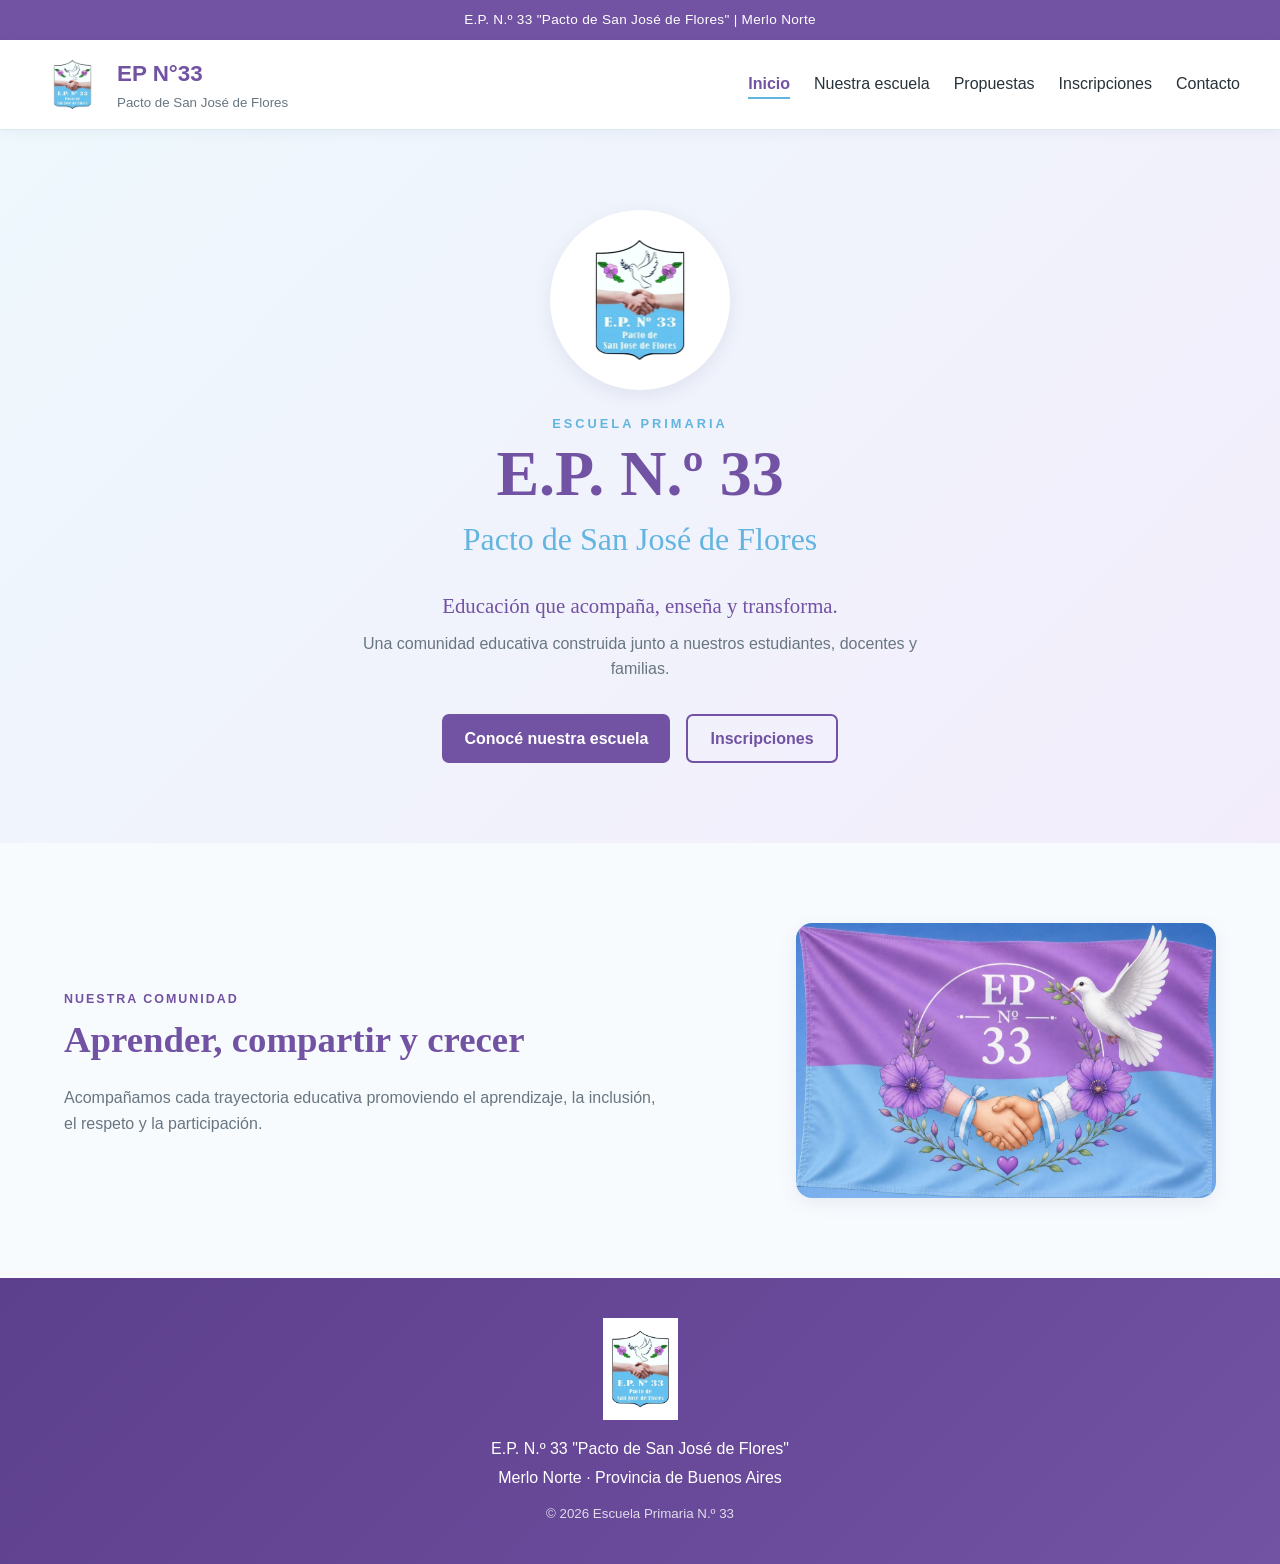
==== ESCUELA 33/index.html @ cd6fe04b "Add files via upload" ====
<!DOCTYPE html>
<html lang="es">

<head>
    <meta charset="UTF-8">
    <meta name="viewport" content="width=device-width, initial-scale=1.0">

    <title>EP N°33 - Pacto de San José de Flores</title>

    <link rel="stylesheet" href="css/estilos.css">
</head>

<body>

    <!-- Barra superior -->
    <div class="top-bar">
        E.P. N.º 33 "Pacto de San José de Flores" | Merlo Norte
    </div>


    <!-- ENCABEZADO -->
    <header class="header-principal">

        <div class="contenedor-nav">

            <a href="index.html" class="logo-escuela">

                <img src="img/escudo.jpg" alt="Escudo de la EP N°33">

                <div>
                    <span>EP N°33</span>
                    <small>Pacto de San José de Flores</small>
                </div>

            </a>


            <nav>
                <ul class="menu-navegacion">

                    <li><a href="index.html" class="activo">Inicio</a></li>

                    <li>
                        <a href="nuestra-escuela.html">
                            Nuestra escuela
                        </a>
                    </li>

                    <li>
                        <a href="propuestas.html">
                            Propuestas
                        </a>
                    </li>

                    <li>
                        <a href="inscripciones.html">
                            Inscripciones
                        </a>
                    </li>

                    <li>
                        <a href="contacto.html">
                            Contacto
                        </a>
                    </li>

                </ul>

            </nav>

        </div>

    </header>

    <main class="inicio">

        <!-- PORTADA PRINCIPAL -->
        <section class="inicio-portada">

            <div class="inicio-logo">
                <img src="img/escudo.jpg" alt="Escudo de la Escuela Primaria N°33">
            </div>

            <span class="inicio-etiqueta">
                ESCUELA PRIMARIA
            </span>

            <h1>
                E.P. N.º 33
            </h1>

            <h2>
                Pacto de San José de Flores
            </h2>

            <p class="inicio-frase">
                Educación que acompaña, enseña y transforma.
            </p>

            <p class="inicio-descripcion">
                Una comunidad educativa construida junto a nuestros
                estudiantes, docentes y familias.
            </p>

            <div class="inicio-botones">

                <a href="nuestra-escuela.html" class="btn-principal">
                    Conocé nuestra escuela
                </a>

                <a href="inscripciones.html" class="btn-secundario">
                    Inscripciones
                </a>

            </div>

        </section>


        <!-- SEGUNDA PARTE -->
        <section class="inicio-mensaje">

            <div>

                <span class="etiqueta">
                    NUESTRA COMUNIDAD
                </span>

                <h2>
                    Aprender, compartir y crecer
                </h2>

                <p>
                    Acompañamos cada trayectoria educativa promoviendo
                    el aprendizaje, la inclusión, el respeto y la participación.
                </p>

            </div>


            <div class="inicio-bandera">

                <img src="img/bandera.jpg" alt="Bandera de la Escuela Primaria N°33">

            </div>

        </section>

    </main>




    <!-- FOOTER -->
    <footer class="footer-principal">

        <img src="img/escudo.jpg" alt="Escudo EP N°33">

        <p>
            E.P. N.º 33 "Pacto de San José de Flores"
        </p>

        <p>
            Merlo Norte · Provincia de Buenos Aires
        </p>

        <small>
            © 2026 Escuela Primaria N.º 33
        </small>

    </footer>


</body>

</html>
---- ESCUELA 33/css/estilos.css ----
:root {
    --color-fondo: #f8fbfe;
    --color-superficie: #ffffff;

    --color-primario: #7252a3;
    --color-primario-oscuro: #5c3f8d;

    --color-secundario: #63b5df;
    --color-celeste-suave: #e9f6fc;

    --color-acento: #865fc0;
    --color-acento-hover: #68469c;

    --color-verde: #5e9f67;

    --color-texto: #28323a;
    --color-texto-suave: #687681;

    --borde-suave: #dceaf2;

    --fuente-editorial: 'Georgia', 'Garamond', serif;
    --fuente-sans: 'Segoe UI', Tahoma, Geneva, Verdana, sans-serif;

    --sombra-suave: 0 5px 18px rgba(79, 88, 120, 0.10);
}


/* RESETEO GENERAL */

* {
    box-sizing: border-box;
    margin: 0;
    padding: 0;
}

html {
    scroll-behavior: smooth;
}

body {
    background-color: var(--color-fondo);
    color: var(--color-texto);
    font-family: var(--fuente-editorial);
    line-height: 1.6;

    display: flex;
    flex-direction: column;

    min-height: 100vh;
}

a {
    text-decoration: none;
    color: inherit;
}

img {
    display: block;
    max-width: 100%;
}

h1,
h2,
h3 {
    color: var(--color-primario);
}


/* BARRA SUPERIOR */

.top-bar {
    background-color: var(--color-primario);
    color: white;

    text-align: center;

    padding: 9px 15px;

    font-family: var(--fuente-sans);
    font-size: 0.85rem;

    letter-spacing: 0.3px;
}


/* HEADER */

.header-principal {
    background-color: rgba(255, 255, 255, 0.96);

    border-bottom: 1px solid var(--borde-suave);

    padding: 12px 30px;

    position: sticky;
    top: 0;

    z-index: 100;

    box-shadow: 0 3px 12px rgba(50, 60, 90, 0.05);
}

.contenedor-nav {
    max-width: 1200px;

    margin: 0 auto;

    display: flex;

    justify-content: space-between;
    align-items: center;

    gap: 2rem;
}


/* LOGO */

.logo-escuela {
    display: flex;
    align-items: center;

    gap: 12px;
}

.logo-escuela img {
    width: 65px;
    height: 65px;

    object-fit: contain;
}

.logo-escuela span {
    display: block;

    color: var(--color-primario);

    font-family: var(--fuente-sans);

    font-size: 1.4rem;
    font-weight: 700;
}

.logo-escuela small {
    display: block;

    color: var(--color-texto-suave);

    font-family: var(--fuente-sans);
}


/* MENÚ */

.menu-navegacion {
    display: flex;

    list-style: none;

    gap: 1.5rem;

    font-family: var(--fuente-sans);
}

.menu-navegacion a {
    font-weight: 500;

    transition: color 0.2s ease;
}

.menu-navegacion a:hover {
    color: var(--color-primario);
}


/* CONTENEDOR PRINCIPAL */

.contenedor-pagina {
    max-width: 1200px;

    width: 100%;

    margin: 2.5rem auto;

    padding: 0 1.5rem;

    flex: 1;
}


/* HERO */

.hero-escuela {
    display: grid;

    grid-template-columns: 1.1fr 0.9fr;

    min-height: 480px;

    background:
        linear-gradient(135deg,
            #eef8fd,
            #f3edfb);

    border: 1px solid var(--borde-suave);

    border-radius: 18px;

    overflow: hidden;

    box-shadow: var(--sombra-suave);

    margin-bottom: 5rem;
}

.hero-texto {
    padding: 4rem;

    display: flex;

    flex-direction: column;
    justify-content: center;
}

.etiqueta {
    color: var(--color-primario);

    font-family: var(--fuente-sans);

    font-size: 0.78rem;
    font-weight: 700;

    letter-spacing: 2px;

    margin-bottom: 1rem;
}

.hero-texto h1 {
    font-size: 3.2rem;

    line-height: 1.1;

    margin-bottom: 1.5rem;
}

.hero-texto h1 span {
    display: block;

    margin-top: 10px;

    color: var(--color-secundario);

    font-size: 2rem;
}

.hero-texto p {
    color: var(--color-texto-suave);

    font-family: var(--fuente-sans);

    max-width: 550px;

    font-size: 1.05rem;
}

.hero-imagen {
    min-height: 480px;
}

.hero-imagen img {
    width: 100%;
    height: 100%;

    object-fit: cover;
}


/* BOTONES */

.hero-botones {
    display: flex;

    gap: 12px;

    margin-top: 1.8rem;
}

.btn-principal {
    display: inline-block;

    background-color: var(--color-primario);

    color: white;

    padding: 12px 22px;

    border-radius: 7px;

    font-family: var(--fuente-sans);
    font-weight: 700;

    transition:
        background-color 0.2s ease,
        transform 0.2s ease;
}

.btn-principal:hover {
    background-color: var(--color-primario-oscuro);

    transform: translateY(-2px);
}

.btn-secundario {
    display: inline-block;

    border: 2px solid var(--color-primario);

    color: var(--color-primario);

    padding: 10px 22px;

    border-radius: 7px;

    font-family: var(--fuente-sans);
    font-weight: 700;

    transition: 0.2s ease;
}

.btn-secundario:hover {
    background-color: var(--color-primario);

    color: white;
}


/* TÍTULOS DE SECCIÓN */

.titulo-seccion {
    max-width: 700px;

    margin: 0 auto 2.5rem;

    text-align: center;
}

.titulo-seccion span {
    color: var(--color-secundario);

    font-family: var(--fuente-sans);

    font-size: 0.8rem;
    font-weight: 700;

    letter-spacing: 2px;
}

.titulo-seccion h2 {
    margin-top: 6px;

    font-size: 2.3rem;
}

.titulo-seccion p {
    color: var(--color-texto-suave);

    font-family: var(--fuente-sans);
}


/* NUESTRA ESCUELA */

.escuela-contenido {
    display: grid;

    grid-template-columns: 1fr 1fr;

    gap: 3rem;

    align-items: center;

    margin-bottom: 5rem;
}

.escuela-foto img {
    width: 100%;
    height: 360px;

    object-fit: cover;

    border-radius: 15px;

    box-shadow: var(--sombra-suave);
}

.escuela-texto h3 {
    font-size: 1.9rem;

    margin-bottom: 1rem;
}

.escuela-texto p {
    margin-bottom: 1rem;

    color: var(--color-texto-suave);

    font-family: var(--fuente-sans);
}


/* PROPUESTAS */

.grilla-propuestas {
    display: grid;

    grid-template-columns: repeat(3, 1fr);

    gap: 1.5rem;

    margin-bottom: 5rem;
}

.tarjeta-propuesta {
    background-color: var(--color-superficie);

    border: 1px solid var(--borde-suave);

    border-radius: 14px;

    padding: 2rem;

    box-shadow: var(--sombra-suave);

    transition:
        transform 0.2s ease,
        box-shadow 0.2s ease;
}

.tarjeta-propuesta:hover {
    transform: translateY(-5px);

    box-shadow: 0 9px 25px rgba(79, 88, 120, 0.14);
}

.icono-propuesta {
    font-size: 2.5rem;

    margin-bottom: 1rem;
}

.tarjeta-propuesta h3 {
    margin-bottom: 0.6rem;
}

.tarjeta-propuesta p {
    color: var(--color-texto-suave);

    font-family: var(--fuente-sans);

    font-size: 0.95rem;
}


/* INSCRIPCIONES */

.seccion-inscripciones {
    display: grid;

    grid-template-columns: 1fr 420px;

    background:
        linear-gradient(135deg,
            var(--color-celeste-suave),
            #f4edfa);

    border: 1px solid var(--borde-suave);

    border-radius: 16px;

    overflow: hidden;

    margin: 5rem 0;

    box-shadow: var(--sombra-suave);
}

.inscripciones-texto {
    padding: 3rem;

    display: flex;

    flex-direction: column;

    justify-content: center;
}

.inscripciones-texto h2 {
    font-size: 2rem;

    margin-bottom: 1rem;
}

.inscripciones-texto p {
    color: var(--color-texto-suave);

    font-family: var(--fuente-sans);

    margin-bottom: 1.5rem;
}

.inscripciones-texto .btn-principal {
    width: fit-content;
}

.inscripciones-imagen img {
    width: 100%;
    height: 100%;

    max-height: 500px;

    object-fit: cover;
}


/* CONTACTO */

.contacto-grilla {
    display: grid;

    grid-template-columns: 400px 1fr;

    gap: 2rem;

    margin-bottom: 4rem;
}

.datos-contacto {
    display: flex;

    flex-direction: column;

    gap: 1rem;
}

.dato-contacto {
    display: flex;

    align-items: center;

    gap: 15px;

    background-color: white;

    border: 1px solid var(--borde-suave);

    border-radius: 10px;

    padding: 1rem 1.2rem;

    box-shadow: 0 3px 10px rgba(79, 88, 120, 0.06);
}

.dato-contacto>span {
    font-size: 1.7rem;
}

.dato-contacto h3 {
    font-family: var(--fuente-sans);

    font-size: 1rem;

    margin-bottom: 2px;
}

.dato-contacto p {
    color: var(--color-texto-suave);

    font-family: var(--fuente-sans);

    font-size: 0.9rem;
}


/* GOOGLE MAPS */

.mapa iframe {
    width: 100%;
    height: 100%;

    min-height: 400px;

    border: 0;

    border-radius: 14px;

    box-shadow: var(--sombra-suave);
}


/* FOOTER */

.footer-principal {
    background:
        linear-gradient(135deg,
            var(--color-primario-oscuro),
            var(--color-primario));

    color: white;

    text-align: center;

    padding: 2.5rem 1rem;

    font-family: var(--fuente-sans);
}

.footer-principal img {
    width: 75px;

    margin: 0 auto 1rem;
}

.footer-principal p {
    margin-bottom: 4px;
}

.footer-principal small {
    display: block;

    margin-top: 12px;

    opacity: 0.8;
}


/* TABLETS */

@media (max-width: 950px) {

    .contenedor-nav {
        flex-direction: column;
    }

    .menu-navegacion {
        flex-wrap: wrap;

        justify-content: center;
    }

    .grilla-propuestas {
        grid-template-columns: repeat(2, 1fr);
    }

    .contacto-grilla {
        grid-template-columns: 1fr;
    }
}


/* CELULARES */

@media (max-width: 768px) {

    .header-principal {
        padding: 12px 15px;
    }

    .logo-escuela img {
        width: 55px;
        height: 55px;
    }

    .menu-navegacion {
        gap: 0.8rem;

        font-size: 0.9rem;
    }

    .hero-escuela,
    .escuela-contenido,
    .seccion-inscripciones {
        grid-template-columns: 1fr;
    }

    .hero-texto {
        padding: 2rem;
    }

    .hero-texto h1 {
        font-size: 2.2rem;
    }

    .hero-texto h1 span {
        font-size: 1.5rem;
    }

    .hero-imagen {
        min-height: 280px;
    }

    .grilla-propuestas {
        grid-template-columns: 1fr;
    }

    .hero-botones {
        flex-direction: column;
    }

    .btn-principal,
    .btn-secundario {
        text-align: center;
    }

    .escuela-foto img {
        height: 260px;
    }

    .inscripciones-imagen img {
        max-height: none;
    }
}

/* PÁGINA DE INSCRIPCIONES */
.pagina-interna {
    padding: 2rem 0 4rem;
}

.inscripciones-detalle {
    display: grid;
    grid-template-columns: 1fr 420px;
    gap: 3rem;
    align-items: center;

    background-color: var(--color-superficie);

    border: 1px solid var(--borde-suave);
    border-radius: 16px;

    padding: 3rem;

    box-shadow: var(--sombra-suave);
}

.inscripciones-contenido h2 {
    font-size: 2rem;
    margin-bottom: 1rem;
}

.inscripciones-contenido p {
    font-family: var(--fuente-sans);
    color: var(--color-texto-suave);

    margin-bottom: 1rem;
}

.inscripciones-contenido .btn-principal {
    margin-top: 1rem;
}

.inscripciones-flyer img {
    width: 100%;

    border-radius: 12px;

    box-shadow: var(--sombra-suave);
}

@media (max-width: 768px) {

    .inscripciones-detalle {
        grid-template-columns: 1fr;
        padding: 1.5rem;
    }

}

/* ======================================
   PÁGINA NUESTRA ESCUELA
====================================== */

.institucional-principal {
    display: grid;
    grid-template-columns: 1fr 1fr;

    gap: 3rem;

    align-items: center;

    margin-bottom: 5rem;
}

.institucional-imagen img {
    width: 100%;
    height: 390px;

    object-fit: cover;

    border-radius: 16px;

    box-shadow: var(--sombra-suave);
}

.institucional-texto h2 {
    font-size: 2rem;

    margin-bottom: 1rem;
}

.institucional-texto p {
    color: var(--color-texto-suave);

    font-family: var(--fuente-sans);

    margin-bottom: 1rem;
}


/* VALORES */

.grilla-valores {
    display: grid;

    grid-template-columns: repeat(4, 1fr);

    gap: 1.5rem;

    margin-bottom: 5rem;
}

.tarjeta-valor {
    background-color: var(--color-superficie);

    border: 1px solid var(--borde-suave);

    border-radius: 14px;

    padding: 2rem;

    text-align: center;

    box-shadow: var(--sombra-suave);

    transition:
        transform 0.2s ease,
        box-shadow 0.2s ease;
}

.tarjeta-valor:hover {
    transform: translateY(-5px);

    box-shadow: 0 9px 25px rgba(79, 88, 120, 0.14);
}

.icono-valor {
    font-size: 2.5rem;

    margin-bottom: 1rem;
}

.tarjeta-valor h3 {
    margin-bottom: 0.6rem;
}

.tarjeta-valor p {
    color: var(--color-texto-suave);

    font-family: var(--fuente-sans);

    font-size: 0.95rem;
}


/* IDENTIDAD */

.identidad-escuela {
    display: grid;

    grid-template-columns: 1fr 320px;

    gap: 3rem;

    align-items: center;

    padding: 3rem;

    background:
        linear-gradient(135deg,
            var(--color-celeste-suave),
            #f4edfa);

    border: 1px solid var(--borde-suave);

    border-radius: 16px;

    box-shadow: var(--sombra-suave);
}

.identidad-texto h2 {
    font-size: 2rem;

    margin-bottom: 1rem;
}

.identidad-texto p {
    color: var(--color-texto-suave);

    font-family: var(--fuente-sans);

    margin-bottom: 1rem;
}

.identidad-imagen img {
    width: 100%;

    max-height: 300px;

    object-fit: contain;

    border-radius: 12px;
}


/* TABLET */

@media (max-width: 950px) {

    .grilla-valores {
        grid-template-columns: repeat(2, 1fr);
    }

}


/* CELULAR */

@media (max-width: 768px) {

    .institucional-principal,
    .identidad-escuela {
        grid-template-columns: 1fr;
    }

    .grilla-valores {
        grid-template-columns: 1fr;
    }

    .institucional-imagen img {
        height: 260px;
    }

    .identidad-escuela {
        padding: 1.5rem;
    }

    .identidad-imagen img {
        max-height: 220px;
    }

}

/* ======================================
   PÁGINA DE PROPUESTAS
====================================== */

.grilla-propuestas-completa {
    display: grid;

    grid-template-columns: repeat(2, 1fr);

    gap: 1.5rem;

    margin-bottom: 4rem;
}

.propuesta-completa {
    display: flex;

    gap: 1.5rem;

    align-items: flex-start;

    background-color: var(--color-superficie);

    border: 1px solid var(--borde-suave);

    border-radius: 14px;

    padding: 2rem;

    box-shadow: var(--sombra-suave);

    transition:
        transform 0.2s ease,
        box-shadow 0.2s ease;
}

.propuesta-completa:hover {
    transform: translateY(-5px);

    box-shadow: 0 9px 25px rgba(79, 88, 120, 0.14);
}

.propuesta-icono {
    font-size: 2.5rem;

    min-width: 55px;
}

.propuesta-info h2 {
    font-size: 1.4rem;

    margin-bottom: 0.6rem;
}

.propuesta-info p {
    color: var(--color-texto-suave);

    font-family: var(--fuente-sans);

    font-size: 0.95rem;
}


/* CELULAR */

@media (max-width: 768px) {

    .grilla-propuestas-completa {
        grid-template-columns: 1fr;
    }

    .propuesta-completa {
        flex-direction: column;
    }

}

/* ======================================
   PÁGINA DE CONTACTO
====================================== */

.contacto-pagina {
    display: grid;

    grid-template-columns: 420px 1fr;

    gap: 2rem;

    margin-bottom: 5rem;
}


/* INFORMACIÓN */

.contacto-informacion {
    background-color: var(--color-superficie);

    border: 1px solid var(--borde-suave);

    border-radius: 16px;

    padding: 2rem;

    box-shadow: var(--sombra-suave);
}

.contacto-informacion h2 {
    font-size: 1.8rem;

    margin-bottom: 1rem;
}

.contacto-intro {
    color: var(--color-texto-suave);

    font-family: var(--fuente-sans);

    margin-bottom: 2rem;
}


/* CADA DATO */

.contacto-item {
    display: flex;

    gap: 15px;

    align-items: center;

    padding: 1rem 0;

    border-bottom: 1px solid var(--borde-suave);
}

.contacto-item:last-child {
    border-bottom: none;
}

.contacto-icono {
    width: 45px;
    height: 45px;

    display: flex;

    align-items: center;
    justify-content: center;

    background-color: var(--color-celeste-suave);

    border-radius: 50%;

    font-size: 1.3rem;
}

.contacto-item h3 {
    font-family: var(--fuente-sans);

    font-size: 1rem;

    margin-bottom: 2px;
}

.contacto-item p,
.contacto-item a {
    color: var(--color-texto-suave);

    font-family: var(--fuente-sans);

    font-size: 0.95rem;
}

.contacto-item a:hover {
    color: var(--color-primario);
}


/* MAPA */

.contacto-mapa iframe {
    width: 100%;

    height: 100%;

    min-height: 530px;

    border: 0;

    border-radius: 16px;

    box-shadow: var(--sombra-suave);
}


/* REDES */

.contacto-redes {
    text-align: center;

    background:
        linear-gradient(135deg,
            var(--color-celeste-suave),
            #f4edfa);

    border: 1px solid var(--borde-suave);

    border-radius: 16px;

    padding: 3rem;

    box-shadow: var(--sombra-suave);
}

.contacto-redes h2 {
    font-size: 2rem;

    margin-bottom: 0.5rem;
}

.contacto-redes p {
    color: var(--color-texto-suave);

    font-family: var(--fuente-sans);

    margin-bottom: 1.5rem;
}

.botones-redes {
    display: flex;
    justify-content: center;
    align-items: center;

    flex-wrap: wrap;

    gap: 1rem;

    margin-top: 1.5rem;
}

.btn-red-social {
    background-color: var(--color-primario);

    color: white;

    padding: 11px 20px;

    border-radius: 7px;

    font-family: var(--fuente-sans);

    font-weight: bold;

    transition: 0.2s ease;
}

.btn-red-social:hover {
    background-color: var(--color-primario-oscuro);

    transform: translateY(-2px);
}


/* CELULAR */

@media (max-width: 768px) {

    .contacto-pagina {
        grid-template-columns: 1fr;
    }

    .contacto-mapa iframe {
        min-height: 350px;
    }

    .botones-redes {
        flex-direction: column;
    }

}

/* ======================================
   PÁGINA DE INICIO
====================================== */

.inicio {
    flex: 1;
}


/* PORTADA */

.inicio-portada {
    min-height: 680px;

    display: flex;
    flex-direction: column;

    justify-content: center;
    align-items: center;

    text-align: center;

    padding: 5rem 1.5rem;

    background:
        linear-gradient(135deg,
            #eef8fd,
            #f3edfb);
}


.inicio-logo {
    margin-bottom: 1.5rem;
}


.inicio-logo img {
    width: 180px;
    height: 180px;

    object-fit: contain;

    border-radius: 50%;

    background-color: white;

    padding: 10px;

    box-shadow: var(--sombra-suave);
}


.inicio-etiqueta {
    color: var(--color-secundario);

    font-family: var(--fuente-sans);

    font-size: 0.8rem;
    font-weight: bold;

    letter-spacing: 3px;

    margin-bottom: 0.5rem;
}


.inicio-portada h1 {
    font-size: 4rem;

    line-height: 1;

    margin-bottom: 0.5rem;
}


.inicio-portada h2 {
    color: var(--color-secundario);

    font-size: 2rem;

    font-weight: normal;

    margin-bottom: 1.5rem;
}


.inicio-frase {
    color: var(--color-primario);

    font-size: 1.3rem;

    margin-bottom: 0.5rem;
}


.inicio-descripcion {
    max-width: 600px;

    color: var(--color-texto-suave);

    font-family: var(--fuente-sans);

    font-size: 1rem;
}


.inicio-botones {
    display: flex;

    gap: 1rem;

    margin-top: 2rem;
}


/* SEGUNDA PARTE */

.inicio-mensaje {
    max-width: 1200px;

    margin: 5rem auto;

    padding: 0 1.5rem;

    display: grid;

    grid-template-columns: 1fr 420px;

    gap: 4rem;

    align-items: center;
}


.inicio-mensaje h2 {
    font-size: 2.3rem;

    margin-bottom: 1rem;
}


.inicio-mensaje p {
    color: var(--color-texto-suave);

    font-family: var(--fuente-sans);

    max-width: 600px;
}


.inicio-bandera img {
    width: 100%;

    border-radius: 16px;

    box-shadow: var(--sombra-suave);
}


/* CELULAR */

@media (max-width: 768px) {

    .inicio-portada {
        min-height: 600px;
    }


    .inicio-logo img {
        width: 140px;
        height: 140px;
    }


    .inicio-portada h1 {
        font-size: 2.8rem;
    }


    .inicio-portada h2 {
        font-size: 1.5rem;
    }


    .inicio-botones {
        flex-direction: column;

        width: 100%;

        max-width: 320px;
    }


    .inicio-mensaje {
        grid-template-columns: 1fr;

        gap: 2rem;
    }

}

/* PÁGINA ACTIVA EN EL MENÚ */

.menu-navegacion a.activo {
    color: var(--color-primario);
    font-weight: 700;

    border-bottom: 2px solid var(--color-secundario);

    padding-bottom: 5px;
}

.whatsapp-qr {
    margin-top: 2.5rem;

    text-align: center;
}

.whatsapp-qr h3 {
    margin-bottom: 1rem;
}

.whatsapp-qr img {
    width: 260px;

    margin: 0 auto;

    border-radius: 14px;

    box-shadow: var(--sombra-suave);
}
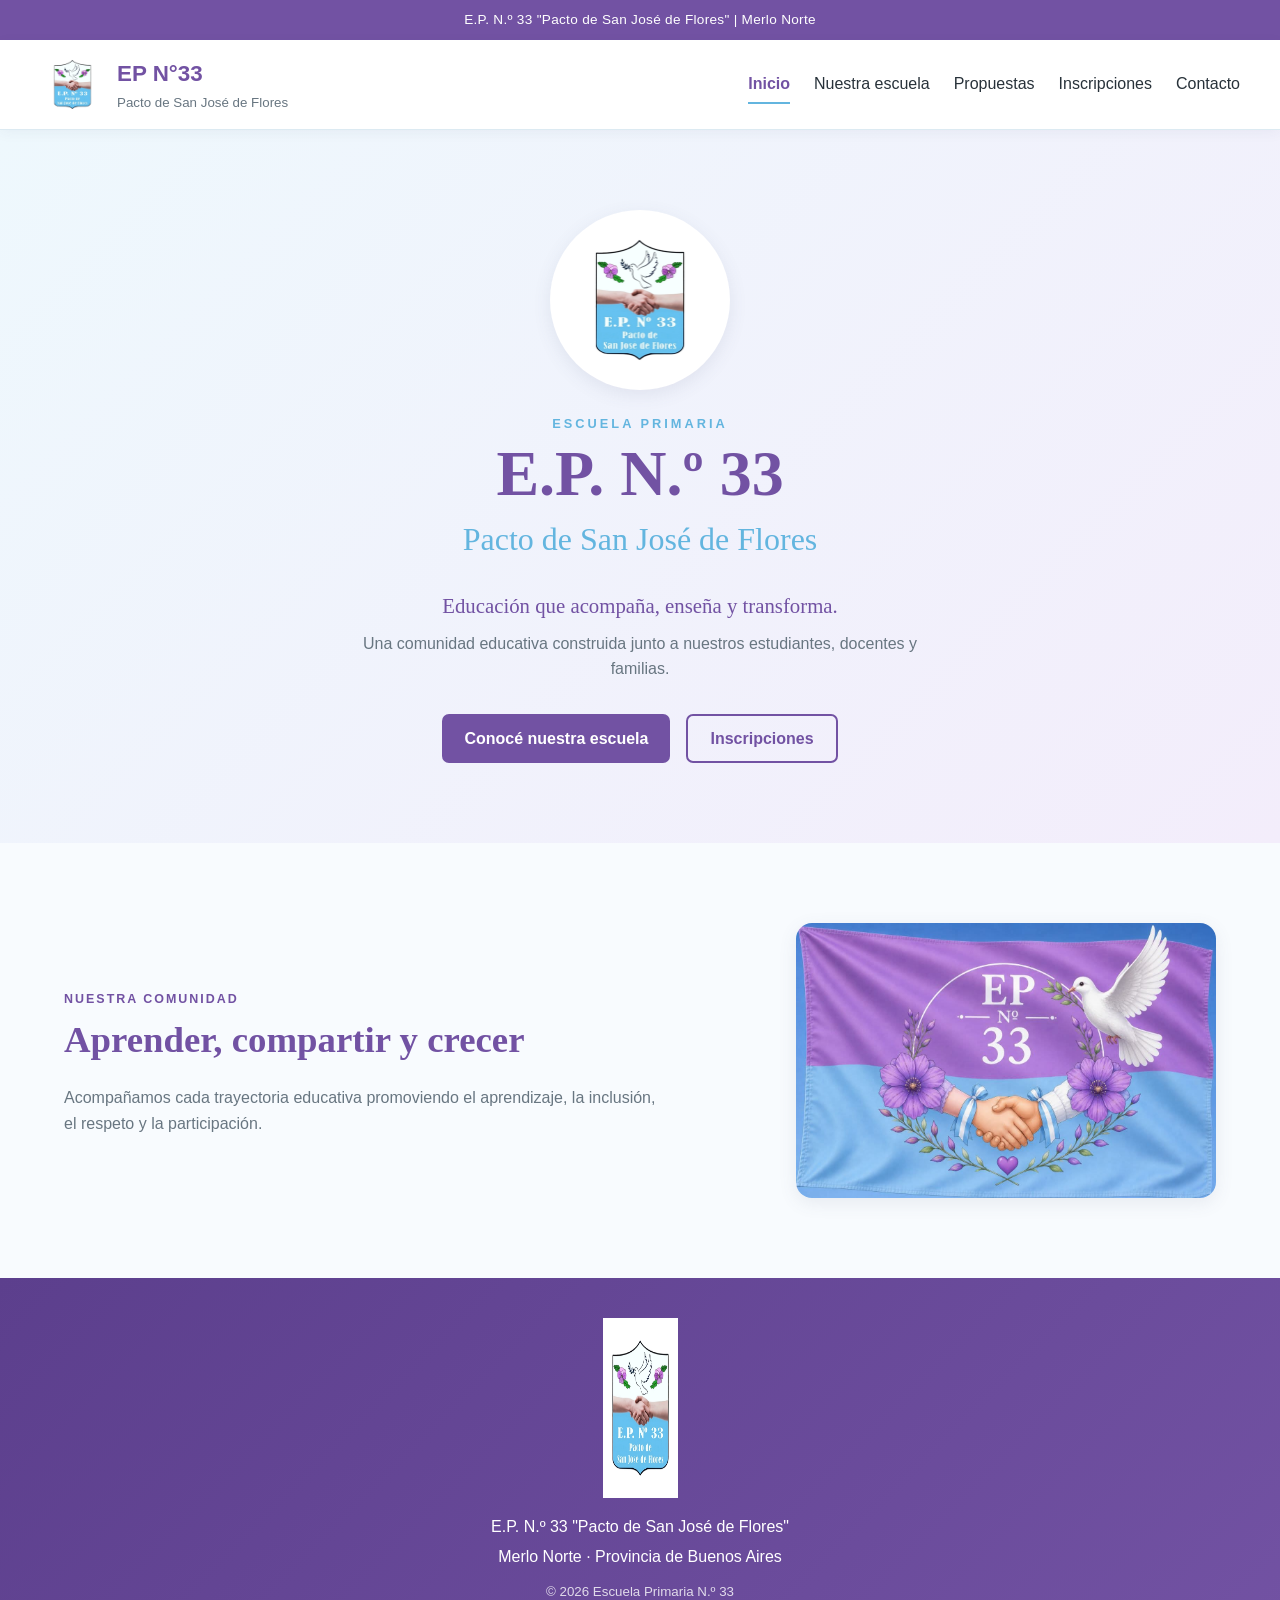
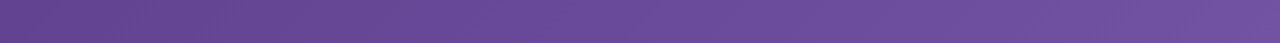
==== commit 25a2cf5c: "Add files via upload" ====
--- a/ESCUELA 33/index.html
+++ b/ESCUELA 33/index.html
@@ -1,176 +1,116 @@
-<!DOCTYPE html>
-<html lang="es">
-
-<head>
-    <meta charset="UTF-8">
-    <meta name="viewport" content="width=device-width, initial-scale=1.0">
-
-    <title>EP N°33 - Pacto de San José de Flores</title>
-
-    <link rel="stylesheet" href="css/estilos.css">
-</head>
-
-<body>
-
-    <!-- Barra superior -->
-    <div class="top-bar">
-        E.P. N.º 33 "Pacto de San José de Flores" | Merlo Norte
-    </div>
-
-
-    <!-- ENCABEZADO -->
-    <header class="header-principal">
-
-        <div class="contenedor-nav">
-
-            <a href="index.html" class="logo-escuela">
-
-                <img src="img/escudo.jpg" alt="Escudo de la EP N°33">
-
-                <div>
-                    <span>EP N°33</span>
-                    <small>Pacto de San José de Flores</small>
-                </div>
-
-            </a>
-
-
-            <nav>
-                <ul class="menu-navegacion">
-
-                    <li><a href="index.html" class="activo">Inicio</a></li>
-
-                    <li>
-                        <a href="nuestra-escuela.html">
-                            Nuestra escuela
-                        </a>
-                    </li>
-
-                    <li>
-                        <a href="propuestas.html">
-                            Propuestas
-                        </a>
-                    </li>
-
-                    <li>
-                        <a href="inscripciones.html">
-                            Inscripciones
-                        </a>
-                    </li>
-
-                    <li>
-                        <a href="contacto.html">
-                            Contacto
-                        </a>
-                    </li>
-
-                </ul>
-
-            </nav>
-
-        </div>
-
-    </header>
-
-    <main class="inicio">
-
-        <!-- PORTADA PRINCIPAL -->
-        <section class="inicio-portada">
-
-            <div class="inicio-logo">
-                <img src="img/escudo.jpg" alt="Escudo de la Escuela Primaria N°33">
-            </div>
-
-            <span class="inicio-etiqueta">
-                ESCUELA PRIMARIA
-            </span>
-
-            <h1>
-                E.P. N.º 33
-            </h1>
-
-            <h2>
-                Pacto de San José de Flores
-            </h2>
-
-            <p class="inicio-frase">
-                Educación que acompaña, enseña y transforma.
-            </p>
-
-            <p class="inicio-descripcion">
-                Una comunidad educativa construida junto a nuestros
-                estudiantes, docentes y familias.
-            </p>
-
-            <div class="inicio-botones">
-
-                <a href="nuestra-escuela.html" class="btn-principal">
-                    Conocé nuestra escuela
-                </a>
-
-                <a href="inscripciones.html" class="btn-secundario">
-                    Inscripciones
-                </a>
-
-            </div>
-
-        </section>
-
-
-        <!-- SEGUNDA PARTE -->
-        <section class="inicio-mensaje">
-
-            <div>
-
-                <span class="etiqueta">
-                    NUESTRA COMUNIDAD
-                </span>
-
-                <h2>
-                    Aprender, compartir y crecer
-                </h2>
-
-                <p>
-                    Acompañamos cada trayectoria educativa promoviendo
-                    el aprendizaje, la inclusión, el respeto y la participación.
-                </p>
-
-            </div>
-
-
-            <div class="inicio-bandera">
-
-                <img src="img/bandera.jpg" alt="Bandera de la Escuela Primaria N°33">
-
-            </div>
-
-        </section>
-
-    </main>
-
-
-
-
-    <!-- FOOTER -->
-    <footer class="footer-principal">
-
-        <img src="img/escudo.jpg" alt="Escudo EP N°33">
-
-        <p>
-            E.P. N.º 33 "Pacto de San José de Flores"
-        </p>
-
-        <p>
-            Merlo Norte · Provincia de Buenos Aires
-        </p>
-
-        <small>
-            © 2026 Escuela Primaria N.º 33
-        </small>
-
-    </footer>
-
-
-</body>
-
+<!DOCTYPE html>
+
+<html lang="es">
+<head>
+<meta charset="utf-8"/>
+<meta content="width=device-width, initial-scale=1.0" name="viewport"/>
+<title>EP N°33 - Pacto de San José de Flores</title>
+<link href="css/estilos.css" rel="stylesheet"/>
+<meta content="Conocé la Escuela Primaria N.º 33 Pacto de San José de Flores, ubicada en Merlo Norte, y su comunidad educativa." name="description"/></head>
+<body>
+<!-- Barra superior -->
+<div class="top-bar">
+        E.P. N.º 33 "Pacto de San José de Flores" | Merlo Norte
+    </div>
+<!-- ENCABEZADO -->
+<header class="header-principal">
+<div class="contenedor-nav">
+<a class="logo-escuela" href="index.html">
+<img alt="Escudo de la EP N°33" height="180" src="img/escudo.jpg" width="180"/>
+<div>
+<span>EP N°33</span>
+<small>Pacto de San José de Flores</small>
+</div>
+</a>
+<button aria-controls="navegacion-principal" aria-expanded="false" aria-label="Abrir menú de navegación" class="menu-toggle" type="button">☰ Menú</button><nav aria-label="Navegación principal" id="navegacion-principal">
+<ul class="menu-navegacion">
+<li><a aria-current="page" class="activo" href="index.html">Inicio</a></li>
+<li>
+<a href="nuestra-escuela.html">
+                            Nuestra escuela
+                        </a>
+</li>
+<li>
+<a href="propuestas.html">
+                            Propuestas
+                        </a>
+</li>
+<li>
+<a href="inscripciones.html">
+                            Inscripciones
+                        </a>
+</li>
+<li>
+<a href="contacto.html">
+                            Contacto
+                        </a>
+</li>
+</ul>
+</nav>
+</div>
+</header>
+<main class="inicio">
+<!-- PORTADA PRINCIPAL -->
+<section class="inicio-portada">
+<div class="inicio-logo">
+<img alt="Escudo de la Escuela Primaria N°33" height="180" src="img/escudo.jpg" width="180"/>
+</div>
+<span class="inicio-etiqueta">
+                ESCUELA PRIMARIA
+            </span>
+<h1>
+                E.P. N.º 33
+            </h1>
+<h2>
+                Pacto de San José de Flores
+            </h2>
+<p class="inicio-frase">
+                Educación que acompaña, enseña y transforma.
+            </p>
+<p class="inicio-descripcion">
+                Una comunidad educativa construida junto a nuestros
+                estudiantes, docentes y familias.
+            </p>
+<div class="inicio-botones">
+<a class="btn-principal" href="nuestra-escuela.html">
+                    Conocé nuestra escuela
+                </a>
+<a class="btn-secundario" href="inscripciones.html">
+                    Inscripciones
+                </a>
+</div>
+</section>
+<!-- SEGUNDA PARTE -->
+<section class="inicio-mensaje">
+<div>
+<span class="etiqueta">
+                    NUESTRA COMUNIDAD
+                </span>
+<h2>
+                    Aprender, compartir y crecer
+                </h2>
+<p>
+                    Acompañamos cada trayectoria educativa promoviendo
+                    el aprendizaje, la inclusión, el respeto y la participación.
+                </p>
+</div>
+<div class="inicio-bandera">
+<img alt="Bandera de la Escuela Primaria N°33" decoding="async" loading="lazy" src="img/bandera.jpg"/>
+</div>
+</section>
+</main>
+<!-- FOOTER -->
+<footer class="footer-principal">
+<img alt="Escudo EP N°33" decoding="async" height="180" loading="lazy" src="img/escudo.jpg" width="180"/>
+<p>
+            E.P. N.º 33 "Pacto de San José de Flores"
+        </p>
+<p>
+            Merlo Norte · Provincia de Buenos Aires
+        </p>
+<small>
+            © 2026 Escuela Primaria N.º 33
+        </small>
+</footer>
+<script defer="True" src="js/navegacion.js"></script></body>
 </html>
--- a/ESCUELA 33/css/estilos.css
+++ b/ESCUELA 33/css/estilos.css
@@ -1,1471 +1,1528 @@
-:root {
-    --color-fondo: #f8fbfe;
-    --color-superficie: #ffffff;
-
-    --color-primario: #7252a3;
-    --color-primario-oscuro: #5c3f8d;
-
-    --color-secundario: #63b5df;
-    --color-celeste-suave: #e9f6fc;
-
-    --color-acento: #865fc0;
-    --color-acento-hover: #68469c;
-
-    --color-verde: #5e9f67;
-
-    --color-texto: #28323a;
-    --color-texto-suave: #687681;
-
-    --borde-suave: #dceaf2;
-
-    --fuente-editorial: 'Georgia', 'Garamond', serif;
-    --fuente-sans: 'Segoe UI', Tahoma, Geneva, Verdana, sans-serif;
-
-    --sombra-suave: 0 5px 18px rgba(79, 88, 120, 0.10);
-}
-
-
-/* RESETEO GENERAL */
-
-* {
-    box-sizing: border-box;
-    margin: 0;
-    padding: 0;
-}
-
-html {
-    scroll-behavior: smooth;
-}
-
-body {
-    background-color: var(--color-fondo);
-    color: var(--color-texto);
-    font-family: var(--fuente-editorial);
-    line-height: 1.6;
-
-    display: flex;
-    flex-direction: column;
-
-    min-height: 100vh;
-}
-
-a {
-    text-decoration: none;
-    color: inherit;
-}
-
-img {
-    display: block;
-    max-width: 100%;
-}
-
-h1,
-h2,
-h3 {
-    color: var(--color-primario);
-}
-
-
-/* BARRA SUPERIOR */
-
-.top-bar {
-    background-color: var(--color-primario);
-    color: white;
-
-    text-align: center;
-
-    padding: 9px 15px;
-
-    font-family: var(--fuente-sans);
-    font-size: 0.85rem;
-
-    letter-spacing: 0.3px;
-}
-
-
-/* HEADER */
-
-.header-principal {
-    background-color: rgba(255, 255, 255, 0.96);
-
-    border-bottom: 1px solid var(--borde-suave);
-
-    padding: 12px 30px;
-
-    position: sticky;
-    top: 0;
-
-    z-index: 100;
-
-    box-shadow: 0 3px 12px rgba(50, 60, 90, 0.05);
-}
-
-.contenedor-nav {
-    max-width: 1200px;
-
-    margin: 0 auto;
-
-    display: flex;
-
-    justify-content: space-between;
-    align-items: center;
-
-    gap: 2rem;
-}
-
-
-/* LOGO */
-
-.logo-escuela {
-    display: flex;
-    align-items: center;
-
-    gap: 12px;
-}
-
-.logo-escuela img {
-    width: 65px;
-    height: 65px;
-
-    object-fit: contain;
-}
-
-.logo-escuela span {
-    display: block;
-
-    color: var(--color-primario);
-
-    font-family: var(--fuente-sans);
-
-    font-size: 1.4rem;
-    font-weight: 700;
-}
-
-.logo-escuela small {
-    display: block;
-
-    color: var(--color-texto-suave);
-
-    font-family: var(--fuente-sans);
-}
-
-
-/* MENÚ */
-
-.menu-navegacion {
-    display: flex;
-
-    list-style: none;
-
-    gap: 1.5rem;
-
-    font-family: var(--fuente-sans);
-}
-
-.menu-navegacion a {
-    font-weight: 500;
-
-    transition: color 0.2s ease;
-}
-
-.menu-navegacion a:hover {
-    color: var(--color-primario);
-}
-
-
-/* CONTENEDOR PRINCIPAL */
-
-.contenedor-pagina {
-    max-width: 1200px;
-
-    width: 100%;
-
-    margin: 2.5rem auto;
-
-    padding: 0 1.5rem;
-
-    flex: 1;
-}
-
-
-/* HERO */
-
-.hero-escuela {
-    display: grid;
-
-    grid-template-columns: 1.1fr 0.9fr;
-
-    min-height: 480px;
-
-    background:
-        linear-gradient(135deg,
-            #eef8fd,
-            #f3edfb);
-
-    border: 1px solid var(--borde-suave);
-
-    border-radius: 18px;
-
-    overflow: hidden;
-
-    box-shadow: var(--sombra-suave);
-
-    margin-bottom: 5rem;
-}
-
-.hero-texto {
-    padding: 4rem;
-
-    display: flex;
-
-    flex-direction: column;
-    justify-content: center;
-}
-
-.etiqueta {
-    color: var(--color-primario);
-
-    font-family: var(--fuente-sans);
-
-    font-size: 0.78rem;
-    font-weight: 700;
-
-    letter-spacing: 2px;
-
-    margin-bottom: 1rem;
-}
-
-.hero-texto h1 {
-    font-size: 3.2rem;
-
-    line-height: 1.1;
-
-    margin-bottom: 1.5rem;
-}
-
-.hero-texto h1 span {
-    display: block;
-
-    margin-top: 10px;
-
-    color: var(--color-secundario);
-
-    font-size: 2rem;
-}
-
-.hero-texto p {
-    color: var(--color-texto-suave);
-
-    font-family: var(--fuente-sans);
-
-    max-width: 550px;
-
-    font-size: 1.05rem;
-}
-
-.hero-imagen {
-    min-height: 480px;
-}
-
-.hero-imagen img {
-    width: 100%;
-    height: 100%;
-
-    object-fit: cover;
-}
-
-
-/* BOTONES */
-
-.hero-botones {
-    display: flex;
-
-    gap: 12px;
-
-    margin-top: 1.8rem;
-}
-
-.btn-principal {
-    display: inline-block;
-
-    background-color: var(--color-primario);
-
-    color: white;
-
-    padding: 12px 22px;
-
-    border-radius: 7px;
-
-    font-family: var(--fuente-sans);
-    font-weight: 700;
-
-    transition:
-        background-color 0.2s ease,
-        transform 0.2s ease;
-}
-
-.btn-principal:hover {
-    background-color: var(--color-primario-oscuro);
-
-    transform: translateY(-2px);
-}
-
-.btn-secundario {
-    display: inline-block;
-
-    border: 2px solid var(--color-primario);
-
-    color: var(--color-primario);
-
-    padding: 10px 22px;
-
-    border-radius: 7px;
-
-    font-family: var(--fuente-sans);
-    font-weight: 700;
-
-    transition: 0.2s ease;
-}
-
-.btn-secundario:hover {
-    background-color: var(--color-primario);
-
-    color: white;
-}
-
-
-/* TÍTULOS DE SECCIÓN */
-
-.titulo-seccion {
-    max-width: 700px;
-
-    margin: 0 auto 2.5rem;
-
-    text-align: center;
-}
-
-.titulo-seccion span {
-    color: var(--color-secundario);
-
-    font-family: var(--fuente-sans);
-
-    font-size: 0.8rem;
-    font-weight: 700;
-
-    letter-spacing: 2px;
-}
-
-.titulo-seccion h2 {
-    margin-top: 6px;
-
-    font-size: 2.3rem;
-}
-
-.titulo-seccion p {
-    color: var(--color-texto-suave);
-
-    font-family: var(--fuente-sans);
-}
-
-
-/* NUESTRA ESCUELA */
-
-.escuela-contenido {
-    display: grid;
-
-    grid-template-columns: 1fr 1fr;
-
-    gap: 3rem;
-
-    align-items: center;
-
-    margin-bottom: 5rem;
-}
-
-.escuela-foto img {
-    width: 100%;
-    height: 360px;
-
-    object-fit: cover;
-
-    border-radius: 15px;
-
-    box-shadow: var(--sombra-suave);
-}
-
-.escuela-texto h3 {
-    font-size: 1.9rem;
-
-    margin-bottom: 1rem;
-}
-
-.escuela-texto p {
-    margin-bottom: 1rem;
-
-    color: var(--color-texto-suave);
-
-    font-family: var(--fuente-sans);
-}
-
-
-/* PROPUESTAS */
-
-.grilla-propuestas {
-    display: grid;
-
-    grid-template-columns: repeat(3, 1fr);
-
-    gap: 1.5rem;
-
-    margin-bottom: 5rem;
-}
-
-.tarjeta-propuesta {
-    background-color: var(--color-superficie);
-
-    border: 1px solid var(--borde-suave);
-
-    border-radius: 14px;
-
-    padding: 2rem;
-
-    box-shadow: var(--sombra-suave);
-
-    transition:
-        transform 0.2s ease,
-        box-shadow 0.2s ease;
-}
-
-.tarjeta-propuesta:hover {
-    transform: translateY(-5px);
-
-    box-shadow: 0 9px 25px rgba(79, 88, 120, 0.14);
-}
-
-.icono-propuesta {
-    font-size: 2.5rem;
-
-    margin-bottom: 1rem;
-}
-
-.tarjeta-propuesta h3 {
-    margin-bottom: 0.6rem;
-}
-
-.tarjeta-propuesta p {
-    color: var(--color-texto-suave);
-
-    font-family: var(--fuente-sans);
-
-    font-size: 0.95rem;
-}
-
-
-/* INSCRIPCIONES */
-
-.seccion-inscripciones {
-    display: grid;
-
-    grid-template-columns: 1fr 420px;
-
-    background:
-        linear-gradient(135deg,
-            var(--color-celeste-suave),
-            #f4edfa);
-
-    border: 1px solid var(--borde-suave);
-
-    border-radius: 16px;
-
-    overflow: hidden;
-
-    margin: 5rem 0;
-
-    box-shadow: var(--sombra-suave);
-}
-
-.inscripciones-texto {
-    padding: 3rem;
-
-    display: flex;
-
-    flex-direction: column;
-
-    justify-content: center;
-}
-
-.inscripciones-texto h2 {
-    font-size: 2rem;
-
-    margin-bottom: 1rem;
-}
-
-.inscripciones-texto p {
-    color: var(--color-texto-suave);
-
-    font-family: var(--fuente-sans);
-
-    margin-bottom: 1.5rem;
-}
-
-.inscripciones-texto .btn-principal {
-    width: fit-content;
-}
-
-.inscripciones-imagen img {
-    width: 100%;
-    height: 100%;
-
-    max-height: 500px;
-
-    object-fit: cover;
-}
-
-
-/* CONTACTO */
-
-.contacto-grilla {
-    display: grid;
-
-    grid-template-columns: 400px 1fr;
-
-    gap: 2rem;
-
-    margin-bottom: 4rem;
-}
-
-.datos-contacto {
-    display: flex;
-
-    flex-direction: column;
-
-    gap: 1rem;
-}
-
-.dato-contacto {
-    display: flex;
-
-    align-items: center;
-
-    gap: 15px;
-
-    background-color: white;
-
-    border: 1px solid var(--borde-suave);
-
-    border-radius: 10px;
-
-    padding: 1rem 1.2rem;
-
-    box-shadow: 0 3px 10px rgba(79, 88, 120, 0.06);
-}
-
-.dato-contacto>span {
-    font-size: 1.7rem;
-}
-
-.dato-contacto h3 {
-    font-family: var(--fuente-sans);
-
-    font-size: 1rem;
-
-    margin-bottom: 2px;
-}
-
-.dato-contacto p {
-    color: var(--color-texto-suave);
-
-    font-family: var(--fuente-sans);
-
-    font-size: 0.9rem;
-}
-
-
-/* GOOGLE MAPS */
-
-.mapa iframe {
-    width: 100%;
-    height: 100%;
-
-    min-height: 400px;
-
-    border: 0;
-
-    border-radius: 14px;
-
-    box-shadow: var(--sombra-suave);
-}
-
-
-/* FOOTER */
-
-.footer-principal {
-    background:
-        linear-gradient(135deg,
-            var(--color-primario-oscuro),
-            var(--color-primario));
-
-    color: white;
-
-    text-align: center;
-
-    padding: 2.5rem 1rem;
-
-    font-family: var(--fuente-sans);
-}
-
-.footer-principal img {
-    width: 75px;
-
-    margin: 0 auto 1rem;
-}
-
-.footer-principal p {
-    margin-bottom: 4px;
-}
-
-.footer-principal small {
-    display: block;
-
-    margin-top: 12px;
-
-    opacity: 0.8;
-}
-
-
-/* TABLETS */
-
-@media (max-width: 950px) {
-
-    .contenedor-nav {
-        flex-direction: column;
-    }
-
-    .menu-navegacion {
-        flex-wrap: wrap;
-
-        justify-content: center;
-    }
-
-    .grilla-propuestas {
-        grid-template-columns: repeat(2, 1fr);
-    }
-
-    .contacto-grilla {
-        grid-template-columns: 1fr;
-    }
-}
-
-
-/* CELULARES */
-
-@media (max-width: 768px) {
-
-    .header-principal {
-        padding: 12px 15px;
-    }
-
-    .logo-escuela img {
-        width: 55px;
-        height: 55px;
-    }
-
-    .menu-navegacion {
-        gap: 0.8rem;
-
-        font-size: 0.9rem;
-    }
-
-    .hero-escuela,
-    .escuela-contenido,
-    .seccion-inscripciones {
-        grid-template-columns: 1fr;
-    }
-
-    .hero-texto {
-        padding: 2rem;
-    }
-
-    .hero-texto h1 {
-        font-size: 2.2rem;
-    }
-
-    .hero-texto h1 span {
-        font-size: 1.5rem;
-    }
-
-    .hero-imagen {
-        min-height: 280px;
-    }
-
-    .grilla-propuestas {
-        grid-template-columns: 1fr;
-    }
-
-    .hero-botones {
-        flex-direction: column;
-    }
-
-    .btn-principal,
-    .btn-secundario {
-        text-align: center;
-    }
-
-    .escuela-foto img {
-        height: 260px;
-    }
-
-    .inscripciones-imagen img {
-        max-height: none;
-    }
-}
-
-/* PÁGINA DE INSCRIPCIONES */
-.pagina-interna {
-    padding: 2rem 0 4rem;
-}
-
-.inscripciones-detalle {
-    display: grid;
-    grid-template-columns: 1fr 420px;
-    gap: 3rem;
-    align-items: center;
-
-    background-color: var(--color-superficie);
-
-    border: 1px solid var(--borde-suave);
-    border-radius: 16px;
-
-    padding: 3rem;
-
-    box-shadow: var(--sombra-suave);
-}
-
-.inscripciones-contenido h2 {
-    font-size: 2rem;
-    margin-bottom: 1rem;
-}
-
-.inscripciones-contenido p {
-    font-family: var(--fuente-sans);
-    color: var(--color-texto-suave);
-
-    margin-bottom: 1rem;
-}
-
-.inscripciones-contenido .btn-principal {
-    margin-top: 1rem;
-}
-
-.inscripciones-flyer img {
-    width: 100%;
-
-    border-radius: 12px;
-
-    box-shadow: var(--sombra-suave);
-}
-
-@media (max-width: 768px) {
-
-    .inscripciones-detalle {
-        grid-template-columns: 1fr;
-        padding: 1.5rem;
-    }
-
-}
-
-/* ======================================
-   PÁGINA NUESTRA ESCUELA
-====================================== */
-
-.institucional-principal {
-    display: grid;
-    grid-template-columns: 1fr 1fr;
-
-    gap: 3rem;
-
-    align-items: center;
-
-    margin-bottom: 5rem;
-}
-
-.institucional-imagen img {
-    width: 100%;
-    height: 390px;
-
-    object-fit: cover;
-
-    border-radius: 16px;
-
-    box-shadow: var(--sombra-suave);
-}
-
-.institucional-texto h2 {
-    font-size: 2rem;
-
-    margin-bottom: 1rem;
-}
-
-.institucional-texto p {
-    color: var(--color-texto-suave);
-
-    font-family: var(--fuente-sans);
-
-    margin-bottom: 1rem;
-}
-
-
-/* VALORES */
-
-.grilla-valores {
-    display: grid;
-
-    grid-template-columns: repeat(4, 1fr);
-
-    gap: 1.5rem;
-
-    margin-bottom: 5rem;
-}
-
-.tarjeta-valor {
-    background-color: var(--color-superficie);
-
-    border: 1px solid var(--borde-suave);
-
-    border-radius: 14px;
-
-    padding: 2rem;
-
-    text-align: center;
-
-    box-shadow: var(--sombra-suave);
-
-    transition:
-        transform 0.2s ease,
-        box-shadow 0.2s ease;
-}
-
-.tarjeta-valor:hover {
-    transform: translateY(-5px);
-
-    box-shadow: 0 9px 25px rgba(79, 88, 120, 0.14);
-}
-
-.icono-valor {
-    font-size: 2.5rem;
-
-    margin-bottom: 1rem;
-}
-
-.tarjeta-valor h3 {
-    margin-bottom: 0.6rem;
-}
-
-.tarjeta-valor p {
-    color: var(--color-texto-suave);
-
-    font-family: var(--fuente-sans);
-
-    font-size: 0.95rem;
-}
-
-
-/* IDENTIDAD */
-
-.identidad-escuela {
-    display: grid;
-
-    grid-template-columns: 1fr 320px;
-
-    gap: 3rem;
-
-    align-items: center;
-
-    padding: 3rem;
-
-    background:
-        linear-gradient(135deg,
-            var(--color-celeste-suave),
-            #f4edfa);
-
-    border: 1px solid var(--borde-suave);
-
-    border-radius: 16px;
-
-    box-shadow: var(--sombra-suave);
-}
-
-.identidad-texto h2 {
-    font-size: 2rem;
-
-    margin-bottom: 1rem;
-}
-
-.identidad-texto p {
-    color: var(--color-texto-suave);
-
-    font-family: var(--fuente-sans);
-
-    margin-bottom: 1rem;
-}
-
-.identidad-imagen img {
-    width: 100%;
-
-    max-height: 300px;
-
-    object-fit: contain;
-
-    border-radius: 12px;
-}
-
-
-/* TABLET */
-
-@media (max-width: 950px) {
-
-    .grilla-valores {
-        grid-template-columns: repeat(2, 1fr);
-    }
-
-}
-
-
-/* CELULAR */
-
-@media (max-width: 768px) {
-
-    .institucional-principal,
-    .identidad-escuela {
-        grid-template-columns: 1fr;
-    }
-
-    .grilla-valores {
-        grid-template-columns: 1fr;
-    }
-
-    .institucional-imagen img {
-        height: 260px;
-    }
-
-    .identidad-escuela {
-        padding: 1.5rem;
-    }
-
-    .identidad-imagen img {
-        max-height: 220px;
-    }
-
-}
-
-/* ======================================
-   PÁGINA DE PROPUESTAS
-====================================== */
-
-.grilla-propuestas-completa {
-    display: grid;
-
-    grid-template-columns: repeat(2, 1fr);
-
-    gap: 1.5rem;
-
-    margin-bottom: 4rem;
-}
-
-.propuesta-completa {
-    display: flex;
-
-    gap: 1.5rem;
-
-    align-items: flex-start;
-
-    background-color: var(--color-superficie);
-
-    border: 1px solid var(--borde-suave);
-
-    border-radius: 14px;
-
-    padding: 2rem;
-
-    box-shadow: var(--sombra-suave);
-
-    transition:
-        transform 0.2s ease,
-        box-shadow 0.2s ease;
-}
-
-.propuesta-completa:hover {
-    transform: translateY(-5px);
-
-    box-shadow: 0 9px 25px rgba(79, 88, 120, 0.14);
-}
-
-.propuesta-icono {
-    font-size: 2.5rem;
-
-    min-width: 55px;
-}
-
-.propuesta-info h2 {
-    font-size: 1.4rem;
-
-    margin-bottom: 0.6rem;
-}
-
-.propuesta-info p {
-    color: var(--color-texto-suave);
-
-    font-family: var(--fuente-sans);
-
-    font-size: 0.95rem;
-}
-
-
-/* CELULAR */
-
-@media (max-width: 768px) {
-
-    .grilla-propuestas-completa {
-        grid-template-columns: 1fr;
-    }
-
-    .propuesta-completa {
-        flex-direction: column;
-    }
-
-}
-
-/* ======================================
-   PÁGINA DE CONTACTO
-====================================== */
-
-.contacto-pagina {
-    display: grid;
-
-    grid-template-columns: 420px 1fr;
-
-    gap: 2rem;
-
-    margin-bottom: 5rem;
-}
-
-
-/* INFORMACIÓN */
-
-.contacto-informacion {
-    background-color: var(--color-superficie);
-
-    border: 1px solid var(--borde-suave);
-
-    border-radius: 16px;
-
-    padding: 2rem;
-
-    box-shadow: var(--sombra-suave);
-}
-
-.contacto-informacion h2 {
-    font-size: 1.8rem;
-
-    margin-bottom: 1rem;
-}
-
-.contacto-intro {
-    color: var(--color-texto-suave);
-
-    font-family: var(--fuente-sans);
-
-    margin-bottom: 2rem;
-}
-
-
-/* CADA DATO */
-
-.contacto-item {
-    display: flex;
-
-    gap: 15px;
-
-    align-items: center;
-
-    padding: 1rem 0;
-
-    border-bottom: 1px solid var(--borde-suave);
-}
-
-.contacto-item:last-child {
-    border-bottom: none;
-}
-
-.contacto-icono {
-    width: 45px;
-    height: 45px;
-
-    display: flex;
-
-    align-items: center;
-    justify-content: center;
-
-    background-color: var(--color-celeste-suave);
-
-    border-radius: 50%;
-
-    font-size: 1.3rem;
-}
-
-.contacto-item h3 {
-    font-family: var(--fuente-sans);
-
-    font-size: 1rem;
-
-    margin-bottom: 2px;
-}
-
-.contacto-item p,
-.contacto-item a {
-    color: var(--color-texto-suave);
-
-    font-family: var(--fuente-sans);
-
-    font-size: 0.95rem;
-}
-
-.contacto-item a:hover {
-    color: var(--color-primario);
-}
-
-
-/* MAPA */
-
-.contacto-mapa iframe {
-    width: 100%;
-
-    height: 100%;
-
-    min-height: 530px;
-
-    border: 0;
-
-    border-radius: 16px;
-
-    box-shadow: var(--sombra-suave);
-}
-
-
-/* REDES */
-
-.contacto-redes {
-    text-align: center;
-
-    background:
-        linear-gradient(135deg,
-            var(--color-celeste-suave),
-            #f4edfa);
-
-    border: 1px solid var(--borde-suave);
-
-    border-radius: 16px;
-
-    padding: 3rem;
-
-    box-shadow: var(--sombra-suave);
-}
-
-.contacto-redes h2 {
-    font-size: 2rem;
-
-    margin-bottom: 0.5rem;
-}
-
-.contacto-redes p {
-    color: var(--color-texto-suave);
-
-    font-family: var(--fuente-sans);
-
-    margin-bottom: 1.5rem;
-}
-
-.botones-redes {
-    display: flex;
-    justify-content: center;
-    align-items: center;
-
-    flex-wrap: wrap;
-
-    gap: 1rem;
-
-    margin-top: 1.5rem;
-}
-
-.btn-red-social {
-    background-color: var(--color-primario);
-
-    color: white;
-
-    padding: 11px 20px;
-
-    border-radius: 7px;
-
-    font-family: var(--fuente-sans);
-
-    font-weight: bold;
-
-    transition: 0.2s ease;
-}
-
-.btn-red-social:hover {
-    background-color: var(--color-primario-oscuro);
-
-    transform: translateY(-2px);
-}
-
-
-/* CELULAR */
-
-@media (max-width: 768px) {
-
-    .contacto-pagina {
-        grid-template-columns: 1fr;
-    }
-
-    .contacto-mapa iframe {
-        min-height: 350px;
-    }
-
-    .botones-redes {
-        flex-direction: column;
-    }
-
-}
-
-/* ======================================
-   PÁGINA DE INICIO
-====================================== */
-
-.inicio {
-    flex: 1;
-}
-
-
-/* PORTADA */
-
-.inicio-portada {
-    min-height: 680px;
-
-    display: flex;
-    flex-direction: column;
-
-    justify-content: center;
-    align-items: center;
-
-    text-align: center;
-
-    padding: 5rem 1.5rem;
-
-    background:
-        linear-gradient(135deg,
-            #eef8fd,
-            #f3edfb);
-}
-
-
-.inicio-logo {
-    margin-bottom: 1.5rem;
-}
-
-
-.inicio-logo img {
-    width: 180px;
-    height: 180px;
-
-    object-fit: contain;
-
-    border-radius: 50%;
-
-    background-color: white;
-
-    padding: 10px;
-
-    box-shadow: var(--sombra-suave);
-}
-
-
-.inicio-etiqueta {
-    color: var(--color-secundario);
-
-    font-family: var(--fuente-sans);
-
-    font-size: 0.8rem;
-    font-weight: bold;
-
-    letter-spacing: 3px;
-
-    margin-bottom: 0.5rem;
-}
-
-
-.inicio-portada h1 {
-    font-size: 4rem;
-
-    line-height: 1;
-
-    margin-bottom: 0.5rem;
-}
-
-
-.inicio-portada h2 {
-    color: var(--color-secundario);
-
-    font-size: 2rem;
-
-    font-weight: normal;
-
-    margin-bottom: 1.5rem;
-}
-
-
-.inicio-frase {
-    color: var(--color-primario);
-
-    font-size: 1.3rem;
-
-    margin-bottom: 0.5rem;
-}
-
-
-.inicio-descripcion {
-    max-width: 600px;
-
-    color: var(--color-texto-suave);
-
-    font-family: var(--fuente-sans);
-
-    font-size: 1rem;
-}
-
-
-.inicio-botones {
-    display: flex;
-
-    gap: 1rem;
-
-    margin-top: 2rem;
-}
-
-
-/* SEGUNDA PARTE */
-
-.inicio-mensaje {
-    max-width: 1200px;
-
-    margin: 5rem auto;
-
-    padding: 0 1.5rem;
-
-    display: grid;
-
-    grid-template-columns: 1fr 420px;
-
-    gap: 4rem;
-
-    align-items: center;
-}
-
-
-.inicio-mensaje h2 {
-    font-size: 2.3rem;
-
-    margin-bottom: 1rem;
-}
-
-
-.inicio-mensaje p {
-    color: var(--color-texto-suave);
-
-    font-family: var(--fuente-sans);
-
-    max-width: 600px;
-}
-
-
-.inicio-bandera img {
-    width: 100%;
-
-    border-radius: 16px;
-
-    box-shadow: var(--sombra-suave);
-}
-
-
-/* CELULAR */
-
-@media (max-width: 768px) {
-
-    .inicio-portada {
-        min-height: 600px;
-    }
-
-
-    .inicio-logo img {
-        width: 140px;
-        height: 140px;
-    }
-
-
-    .inicio-portada h1 {
-        font-size: 2.8rem;
-    }
-
-
-    .inicio-portada h2 {
-        font-size: 1.5rem;
-    }
-
-
-    .inicio-botones {
-        flex-direction: column;
-
-        width: 100%;
-
-        max-width: 320px;
-    }
-
-
-    .inicio-mensaje {
-        grid-template-columns: 1fr;
-
-        gap: 2rem;
-    }
-
-}
-
-/* PÁGINA ACTIVA EN EL MENÚ */
-
-.menu-navegacion a.activo {
-    color: var(--color-primario);
-    font-weight: 700;
-
-    border-bottom: 2px solid var(--color-secundario);
-
-    padding-bottom: 5px;
-}
-
-.whatsapp-qr {
-    margin-top: 2.5rem;
-
-    text-align: center;
-}
-
-.whatsapp-qr h3 {
-    margin-bottom: 1rem;
-}
-
-.whatsapp-qr img {
-    width: 260px;
-
-    margin: 0 auto;
-
-    border-radius: 14px;
-
-    box-shadow: var(--sombra-suave);
-}+:root {
+    --color-fondo: #f8fbfe;
+    --color-superficie: #ffffff;
+
+    --color-primario: #7252a3;
+    --color-primario-oscuro: #5c3f8d;
+
+    --color-secundario: #63b5df;
+    --color-celeste-suave: #e9f6fc;
+
+    --color-acento: #865fc0;
+    --color-acento-hover: #68469c;
+
+    --color-verde: #5e9f67;
+
+    --color-texto: #28323a;
+    --color-texto-suave: #687681;
+
+    --borde-suave: #dceaf2;
+
+    --fuente-editorial: 'Georgia', 'Garamond', serif;
+    --fuente-sans: 'Segoe UI', Tahoma, Geneva, Verdana, sans-serif;
+
+    --sombra-suave: 0 5px 18px rgba(79, 88, 120, 0.10);
+}
+
+
+/* RESETEO GENERAL */
+
+* {
+    box-sizing: border-box;
+    margin: 0;
+    padding: 0;
+}
+
+html {
+    scroll-behavior: smooth;
+}
+
+body {
+    background-color: var(--color-fondo);
+    color: var(--color-texto);
+    font-family: var(--fuente-editorial);
+    line-height: 1.6;
+
+    display: flex;
+    flex-direction: column;
+
+    min-height: 100vh;
+}
+
+a {
+    text-decoration: none;
+    color: inherit;
+}
+
+img {
+    display: block;
+    max-width: 100%;
+}
+
+h1,
+h2,
+h3 {
+    color: var(--color-primario);
+}
+
+
+/* BARRA SUPERIOR */
+
+.top-bar {
+    background-color: var(--color-primario);
+    color: white;
+
+    text-align: center;
+
+    padding: 9px 15px;
+
+    font-family: var(--fuente-sans);
+    font-size: 0.85rem;
+
+    letter-spacing: 0.3px;
+}
+
+
+/* HEADER */
+
+.header-principal {
+    background-color: rgba(255, 255, 255, 0.96);
+
+    border-bottom: 1px solid var(--borde-suave);
+
+    padding: 12px 30px;
+
+    position: sticky;
+    top: 0;
+
+    z-index: 100;
+
+    box-shadow: 0 3px 12px rgba(50, 60, 90, 0.05);
+}
+
+.contenedor-nav {
+    max-width: 1200px;
+
+    margin: 0 auto;
+
+    display: flex;
+
+    justify-content: space-between;
+    align-items: center;
+
+    gap: 2rem;
+}
+
+
+/* LOGO */
+
+.logo-escuela {
+    display: flex;
+    align-items: center;
+
+    gap: 12px;
+}
+
+.logo-escuela img {
+    width: 65px;
+    height: 65px;
+
+    object-fit: contain;
+}
+
+.logo-escuela span {
+    display: block;
+
+    color: var(--color-primario);
+
+    font-family: var(--fuente-sans);
+
+    font-size: 1.4rem;
+    font-weight: 700;
+}
+
+.logo-escuela small {
+    display: block;
+
+    color: var(--color-texto-suave);
+
+    font-family: var(--fuente-sans);
+}
+
+
+/* MENÚ */
+
+.menu-navegacion {
+    display: flex;
+
+    list-style: none;
+
+    gap: 1.5rem;
+
+    font-family: var(--fuente-sans);
+}
+
+.menu-navegacion a {
+    font-weight: 500;
+
+    transition: color 0.2s ease;
+}
+
+.menu-navegacion a:hover {
+    color: var(--color-primario);
+}
+
+
+/* CONTENEDOR PRINCIPAL */
+
+.contenedor-pagina {
+    max-width: 1200px;
+
+    width: 100%;
+
+    margin: 2.5rem auto;
+
+    padding: 0 1.5rem;
+
+    flex: 1;
+}
+
+
+/* HERO */
+
+.hero-escuela {
+    display: grid;
+
+    grid-template-columns: 1.1fr 0.9fr;
+
+    min-height: 480px;
+
+    background:
+        linear-gradient(135deg,
+            #eef8fd,
+            #f3edfb);
+
+    border: 1px solid var(--borde-suave);
+
+    border-radius: 18px;
+
+    overflow: hidden;
+
+    box-shadow: var(--sombra-suave);
+
+    margin-bottom: 5rem;
+}
+
+.hero-texto {
+    padding: 4rem;
+
+    display: flex;
+
+    flex-direction: column;
+    justify-content: center;
+}
+
+.etiqueta {
+    color: var(--color-primario);
+
+    font-family: var(--fuente-sans);
+
+    font-size: 0.78rem;
+    font-weight: 700;
+
+    letter-spacing: 2px;
+
+    margin-bottom: 1rem;
+}
+
+.hero-texto h1 {
+    font-size: 3.2rem;
+
+    line-height: 1.1;
+
+    margin-bottom: 1.5rem;
+}
+
+.hero-texto h1 span {
+    display: block;
+
+    margin-top: 10px;
+
+    color: var(--color-secundario);
+
+    font-size: 2rem;
+}
+
+.hero-texto p {
+    color: var(--color-texto-suave);
+
+    font-family: var(--fuente-sans);
+
+    max-width: 550px;
+
+    font-size: 1.05rem;
+}
+
+.hero-imagen {
+    min-height: 480px;
+}
+
+.hero-imagen img {
+    width: 100%;
+    height: 100%;
+
+    object-fit: cover;
+}
+
+
+/* BOTONES */
+
+.hero-botones {
+    display: flex;
+
+    gap: 12px;
+
+    margin-top: 1.8rem;
+}
+
+.btn-principal {
+    display: inline-block;
+
+    background-color: var(--color-primario);
+
+    color: white;
+
+    padding: 12px 22px;
+
+    border-radius: 7px;
+
+    font-family: var(--fuente-sans);
+    font-weight: 700;
+
+    transition:
+        background-color 0.2s ease,
+        transform 0.2s ease;
+}
+
+.btn-principal:hover {
+    background-color: var(--color-primario-oscuro);
+
+    transform: translateY(-2px);
+}
+
+.btn-secundario {
+    display: inline-block;
+
+    border: 2px solid var(--color-primario);
+
+    color: var(--color-primario);
+
+    padding: 10px 22px;
+
+    border-radius: 7px;
+
+    font-family: var(--fuente-sans);
+    font-weight: 700;
+
+    transition: 0.2s ease;
+}
+
+.btn-secundario:hover {
+    background-color: var(--color-primario);
+
+    color: white;
+}
+
+
+/* TÍTULOS DE SECCIÓN */
+
+.titulo-seccion {
+    max-width: 700px;
+
+    margin: 0 auto 2.5rem;
+
+    text-align: center;
+}
+
+.titulo-seccion span {
+    color: var(--color-secundario);
+
+    font-family: var(--fuente-sans);
+
+    font-size: 0.8rem;
+    font-weight: 700;
+
+    letter-spacing: 2px;
+}
+
+.titulo-seccion h2 {
+    margin-top: 6px;
+
+    font-size: 2.3rem;
+}
+
+.titulo-seccion p {
+    color: var(--color-texto-suave);
+
+    font-family: var(--fuente-sans);
+}
+
+
+/* NUESTRA ESCUELA */
+
+.escuela-contenido {
+    display: grid;
+
+    grid-template-columns: 1fr 1fr;
+
+    gap: 3rem;
+
+    align-items: center;
+
+    margin-bottom: 5rem;
+}
+
+.escuela-foto img {
+    width: 100%;
+    height: 360px;
+
+    object-fit: cover;
+
+    border-radius: 15px;
+
+    box-shadow: var(--sombra-suave);
+}
+
+.escuela-texto h3 {
+    font-size: 1.9rem;
+
+    margin-bottom: 1rem;
+}
+
+.escuela-texto p {
+    margin-bottom: 1rem;
+
+    color: var(--color-texto-suave);
+
+    font-family: var(--fuente-sans);
+}
+
+
+/* PROPUESTAS */
+
+.grilla-propuestas {
+    display: grid;
+
+    grid-template-columns: repeat(3, 1fr);
+
+    gap: 1.5rem;
+
+    margin-bottom: 5rem;
+}
+
+.tarjeta-propuesta {
+    background-color: var(--color-superficie);
+
+    border: 1px solid var(--borde-suave);
+
+    border-radius: 14px;
+
+    padding: 2rem;
+
+    box-shadow: var(--sombra-suave);
+
+    transition:
+        transform 0.2s ease,
+        box-shadow 0.2s ease;
+}
+
+.tarjeta-propuesta:hover {
+    transform: translateY(-5px);
+
+    box-shadow: 0 9px 25px rgba(79, 88, 120, 0.14);
+}
+
+.icono-propuesta {
+    font-size: 2.5rem;
+
+    margin-bottom: 1rem;
+}
+
+.tarjeta-propuesta h3 {
+    margin-bottom: 0.6rem;
+}
+
+.tarjeta-propuesta p {
+    color: var(--color-texto-suave);
+
+    font-family: var(--fuente-sans);
+
+    font-size: 0.95rem;
+}
+
+
+/* INSCRIPCIONES */
+
+.seccion-inscripciones {
+    display: grid;
+
+    grid-template-columns: 1fr 420px;
+
+    background:
+        linear-gradient(135deg,
+            var(--color-celeste-suave),
+            #f4edfa);
+
+    border: 1px solid var(--borde-suave);
+
+    border-radius: 16px;
+
+    overflow: hidden;
+
+    margin: 5rem 0;
+
+    box-shadow: var(--sombra-suave);
+}
+
+.inscripciones-texto {
+    padding: 3rem;
+
+    display: flex;
+
+    flex-direction: column;
+
+    justify-content: center;
+}
+
+.inscripciones-texto h2 {
+    font-size: 2rem;
+
+    margin-bottom: 1rem;
+}
+
+.inscripciones-texto p {
+    color: var(--color-texto-suave);
+
+    font-family: var(--fuente-sans);
+
+    margin-bottom: 1.5rem;
+}
+
+.inscripciones-texto .btn-principal {
+    width: fit-content;
+}
+
+.inscripciones-imagen img {
+    width: 100%;
+    height: 100%;
+
+    max-height: 500px;
+
+    object-fit: cover;
+}
+
+
+/* CONTACTO */
+
+.contacto-grilla {
+    display: grid;
+
+    grid-template-columns: 400px 1fr;
+
+    gap: 2rem;
+
+    margin-bottom: 4rem;
+}
+
+.datos-contacto {
+    display: flex;
+
+    flex-direction: column;
+
+    gap: 1rem;
+}
+
+.dato-contacto {
+    display: flex;
+
+    align-items: center;
+
+    gap: 15px;
+
+    background-color: white;
+
+    border: 1px solid var(--borde-suave);
+
+    border-radius: 10px;
+
+    padding: 1rem 1.2rem;
+
+    box-shadow: 0 3px 10px rgba(79, 88, 120, 0.06);
+}
+
+.dato-contacto>span {
+    font-size: 1.7rem;
+}
+
+.dato-contacto h3 {
+    font-family: var(--fuente-sans);
+
+    font-size: 1rem;
+
+    margin-bottom: 2px;
+}
+
+.dato-contacto p {
+    color: var(--color-texto-suave);
+
+    font-family: var(--fuente-sans);
+
+    font-size: 0.9rem;
+}
+
+
+/* GOOGLE MAPS */
+
+.mapa iframe {
+    width: 100%;
+    height: 100%;
+
+    min-height: 400px;
+
+    border: 0;
+
+    border-radius: 14px;
+
+    box-shadow: var(--sombra-suave);
+}
+
+
+/* FOOTER */
+
+.footer-principal {
+    background:
+        linear-gradient(135deg,
+            var(--color-primario-oscuro),
+            var(--color-primario));
+
+    color: white;
+
+    text-align: center;
+
+    padding: 2.5rem 1rem;
+
+    font-family: var(--fuente-sans);
+}
+
+.footer-principal img {
+    width: 75px;
+
+    margin: 0 auto 1rem;
+}
+
+.footer-principal p {
+    margin-bottom: 4px;
+}
+
+.footer-principal small {
+    display: block;
+
+    margin-top: 12px;
+
+    opacity: 0.8;
+}
+
+
+/* TABLETS */
+
+@media (max-width: 950px) {
+
+    .contenedor-nav {
+        flex-direction: column;
+    }
+
+    .menu-navegacion {
+        flex-wrap: wrap;
+
+        justify-content: center;
+    }
+
+    .grilla-propuestas {
+        grid-template-columns: repeat(2, 1fr);
+    }
+
+    .contacto-grilla {
+        grid-template-columns: 1fr;
+    }
+}
+
+
+/* CELULARES */
+
+@media (max-width: 768px) {
+
+    .header-principal {
+        padding: 12px 15px;
+    }
+
+    .logo-escuela img {
+        width: 55px;
+        height: 55px;
+    }
+
+    .menu-navegacion {
+        gap: 0.8rem;
+
+        font-size: 0.9rem;
+    }
+
+    .hero-escuela,
+    .escuela-contenido,
+    .seccion-inscripciones {
+        grid-template-columns: 1fr;
+    }
+
+    .hero-texto {
+        padding: 2rem;
+    }
+
+    .hero-texto h1 {
+        font-size: 2.2rem;
+    }
+
+    .hero-texto h1 span {
+        font-size: 1.5rem;
+    }
+
+    .hero-imagen {
+        min-height: 280px;
+    }
+
+    .grilla-propuestas {
+        grid-template-columns: 1fr;
+    }
+
+    .hero-botones {
+        flex-direction: column;
+    }
+
+    .btn-principal,
+    .btn-secundario {
+        text-align: center;
+    }
+
+    .escuela-foto img {
+        height: 260px;
+    }
+
+    .inscripciones-imagen img {
+        max-height: none;
+    }
+}
+
+/* PÁGINA DE INSCRIPCIONES */
+.pagina-interna {
+    padding: 2rem 0 4rem;
+}
+
+.inscripciones-detalle {
+    display: grid;
+    grid-template-columns: 1fr 420px;
+    gap: 3rem;
+    align-items: center;
+
+    background-color: var(--color-superficie);
+
+    border: 1px solid var(--borde-suave);
+    border-radius: 16px;
+
+    padding: 3rem;
+
+    box-shadow: var(--sombra-suave);
+}
+
+.inscripciones-contenido h2 {
+    font-size: 2rem;
+    margin-bottom: 1rem;
+}
+
+.inscripciones-contenido p {
+    font-family: var(--fuente-sans);
+    color: var(--color-texto-suave);
+
+    margin-bottom: 1rem;
+}
+
+.inscripciones-contenido .btn-principal {
+    margin-top: 1rem;
+}
+
+.inscripciones-flyer img {
+    width: 100%;
+
+    border-radius: 12px;
+
+    box-shadow: var(--sombra-suave);
+}
+
+@media (max-width: 768px) {
+
+    .inscripciones-detalle {
+        grid-template-columns: 1fr;
+        padding: 1.5rem;
+    }
+
+}
+
+/* ======================================
+   PÁGINA NUESTRA ESCUELA
+====================================== */
+
+.institucional-principal {
+    display: grid;
+    grid-template-columns: 1fr 1fr;
+
+    gap: 3rem;
+
+    align-items: center;
+
+    margin-bottom: 5rem;
+}
+
+.institucional-imagen img {
+    width: 100%;
+    height: 390px;
+
+    object-fit: cover;
+
+    border-radius: 16px;
+
+    box-shadow: var(--sombra-suave);
+}
+
+.institucional-texto h2 {
+    font-size: 2rem;
+
+    margin-bottom: 1rem;
+}
+
+.institucional-texto p {
+    color: var(--color-texto-suave);
+
+    font-family: var(--fuente-sans);
+
+    margin-bottom: 1rem;
+}
+
+
+/* VALORES */
+
+.grilla-valores {
+    display: grid;
+
+    grid-template-columns: repeat(4, 1fr);
+
+    gap: 1.5rem;
+
+    margin-bottom: 5rem;
+}
+
+.tarjeta-valor {
+    background-color: var(--color-superficie);
+
+    border: 1px solid var(--borde-suave);
+
+    border-radius: 14px;
+
+    padding: 2rem;
+
+    text-align: center;
+
+    box-shadow: var(--sombra-suave);
+
+    transition:
+        transform 0.2s ease,
+        box-shadow 0.2s ease;
+}
+
+.tarjeta-valor:hover {
+    transform: translateY(-5px);
+
+    box-shadow: 0 9px 25px rgba(79, 88, 120, 0.14);
+}
+
+.icono-valor {
+    font-size: 2.5rem;
+
+    margin-bottom: 1rem;
+}
+
+.tarjeta-valor h3 {
+    margin-bottom: 0.6rem;
+}
+
+.tarjeta-valor p {
+    color: var(--color-texto-suave);
+
+    font-family: var(--fuente-sans);
+
+    font-size: 0.95rem;
+}
+
+
+/* IDENTIDAD */
+
+.identidad-escuela {
+    display: grid;
+
+    grid-template-columns: 1fr 320px;
+
+    gap: 3rem;
+
+    align-items: center;
+
+    padding: 3rem;
+
+    background:
+        linear-gradient(135deg,
+            var(--color-celeste-suave),
+            #f4edfa);
+
+    border: 1px solid var(--borde-suave);
+
+    border-radius: 16px;
+
+    box-shadow: var(--sombra-suave);
+}
+
+.identidad-texto h2 {
+    font-size: 2rem;
+
+    margin-bottom: 1rem;
+}
+
+.identidad-texto p {
+    color: var(--color-texto-suave);
+
+    font-family: var(--fuente-sans);
+
+    margin-bottom: 1rem;
+}
+
+.identidad-imagen img {
+    width: 100%;
+
+    max-height: 300px;
+
+    object-fit: contain;
+
+    border-radius: 12px;
+}
+
+
+/* TABLET */
+
+@media (max-width: 950px) {
+
+    .grilla-valores {
+        grid-template-columns: repeat(2, 1fr);
+    }
+
+}
+
+
+/* CELULAR */
+
+@media (max-width: 768px) {
+
+    .institucional-principal,
+    .identidad-escuela {
+        grid-template-columns: 1fr;
+    }
+
+    .grilla-valores {
+        grid-template-columns: 1fr;
+    }
+
+    .institucional-imagen img {
+        height: 260px;
+    }
+
+    .identidad-escuela {
+        padding: 1.5rem;
+    }
+
+    .identidad-imagen img {
+        max-height: 220px;
+    }
+
+}
+
+/* ======================================
+   PÁGINA DE PROPUESTAS
+====================================== */
+
+.grilla-propuestas-completa {
+    display: grid;
+
+    grid-template-columns: repeat(2, 1fr);
+
+    gap: 1.5rem;
+
+    margin-bottom: 4rem;
+}
+
+.propuesta-completa {
+    display: flex;
+
+    gap: 1.5rem;
+
+    align-items: flex-start;
+
+    background-color: var(--color-superficie);
+
+    border: 1px solid var(--borde-suave);
+
+    border-radius: 14px;
+
+    padding: 2rem;
+
+    box-shadow: var(--sombra-suave);
+
+    transition:
+        transform 0.2s ease,
+        box-shadow 0.2s ease;
+}
+
+.propuesta-completa:hover {
+    transform: translateY(-5px);
+
+    box-shadow: 0 9px 25px rgba(79, 88, 120, 0.14);
+}
+
+.propuesta-icono {
+    font-size: 2.5rem;
+
+    min-width: 55px;
+}
+
+.propuesta-info h2 {
+    font-size: 1.4rem;
+
+    margin-bottom: 0.6rem;
+}
+
+.propuesta-info p {
+    color: var(--color-texto-suave);
+
+    font-family: var(--fuente-sans);
+
+    font-size: 0.95rem;
+}
+
+
+/* CELULAR */
+
+@media (max-width: 768px) {
+
+    .grilla-propuestas-completa {
+        grid-template-columns: 1fr;
+    }
+
+    .propuesta-completa {
+        flex-direction: column;
+    }
+
+}
+
+/* ======================================
+   PÁGINA DE CONTACTO
+====================================== */
+
+.contacto-pagina {
+    display: grid;
+
+    grid-template-columns: 420px 1fr;
+
+    gap: 2rem;
+
+    margin-bottom: 5rem;
+}
+
+
+/* INFORMACIÓN */
+
+.contacto-informacion {
+    background-color: var(--color-superficie);
+
+    border: 1px solid var(--borde-suave);
+
+    border-radius: 16px;
+
+    padding: 2rem;
+
+    box-shadow: var(--sombra-suave);
+}
+
+.contacto-informacion h2 {
+    font-size: 1.8rem;
+
+    margin-bottom: 1rem;
+}
+
+.contacto-intro {
+    color: var(--color-texto-suave);
+
+    font-family: var(--fuente-sans);
+
+    margin-bottom: 2rem;
+}
+
+
+/* CADA DATO */
+
+.contacto-item {
+    display: flex;
+
+    gap: 15px;
+
+    align-items: center;
+
+    padding: 1rem 0;
+
+    border-bottom: 1px solid var(--borde-suave);
+}
+
+.contacto-item:last-child {
+    border-bottom: none;
+}
+
+.contacto-icono {
+    width: 45px;
+    height: 45px;
+
+    display: flex;
+
+    align-items: center;
+    justify-content: center;
+
+    background-color: var(--color-celeste-suave);
+
+    border-radius: 50%;
+
+    font-size: 1.3rem;
+}
+
+.contacto-item h3 {
+    font-family: var(--fuente-sans);
+
+    font-size: 1rem;
+
+    margin-bottom: 2px;
+}
+
+.contacto-item p,
+.contacto-item a {
+    color: var(--color-texto-suave);
+
+    font-family: var(--fuente-sans);
+
+    font-size: 0.95rem;
+}
+
+.contacto-item a:hover {
+    color: var(--color-primario);
+}
+
+
+/* MAPA */
+
+.contacto-mapa iframe {
+    width: 100%;
+
+    height: 100%;
+
+    min-height: 530px;
+
+    border: 0;
+
+    border-radius: 16px;
+
+    box-shadow: var(--sombra-suave);
+}
+
+
+/* REDES */
+
+.contacto-redes {
+    text-align: center;
+
+    background:
+        linear-gradient(135deg,
+            var(--color-celeste-suave),
+            #f4edfa);
+
+    border: 1px solid var(--borde-suave);
+
+    border-radius: 16px;
+
+    padding: 3rem;
+
+    box-shadow: var(--sombra-suave);
+}
+
+.contacto-redes h2 {
+    font-size: 2rem;
+
+    margin-bottom: 0.5rem;
+}
+
+.contacto-redes p {
+    color: var(--color-texto-suave);
+
+    font-family: var(--fuente-sans);
+
+    margin-bottom: 1.5rem;
+}
+
+.botones-redes {
+    display: flex;
+    justify-content: center;
+    align-items: center;
+
+    flex-wrap: wrap;
+
+    gap: 1rem;
+
+    margin-top: 1.5rem;
+}
+
+.btn-red-social {
+    background-color: var(--color-primario);
+
+    color: white;
+
+    padding: 11px 20px;
+
+    border-radius: 7px;
+
+    font-family: var(--fuente-sans);
+
+    font-weight: bold;
+
+    transition: 0.2s ease;
+}
+
+.btn-red-social:hover {
+    background-color: var(--color-primario-oscuro);
+
+    transform: translateY(-2px);
+}
+
+
+/* CELULAR */
+
+@media (max-width: 768px) {
+
+    .contacto-pagina {
+        grid-template-columns: 1fr;
+    }
+
+    .contacto-mapa iframe {
+        min-height: 350px;
+    }
+
+    .botones-redes {
+        flex-direction: column;
+    }
+
+}
+
+/* ======================================
+   PÁGINA DE INICIO
+====================================== */
+
+.inicio {
+    flex: 1;
+}
+
+
+/* PORTADA */
+
+.inicio-portada {
+    min-height: 680px;
+
+    display: flex;
+    flex-direction: column;
+
+    justify-content: center;
+    align-items: center;
+
+    text-align: center;
+
+    padding: 5rem 1.5rem;
+
+    background:
+        linear-gradient(135deg,
+            #eef8fd,
+            #f3edfb);
+}
+
+
+.inicio-logo {
+    margin-bottom: 1.5rem;
+}
+
+
+.inicio-logo img {
+    width: 180px;
+    height: 180px;
+
+    object-fit: contain;
+
+    border-radius: 50%;
+
+    background-color: white;
+
+    padding: 10px;
+
+    box-shadow: var(--sombra-suave);
+}
+
+
+.inicio-etiqueta {
+    color: var(--color-secundario);
+
+    font-family: var(--fuente-sans);
+
+    font-size: 0.8rem;
+    font-weight: bold;
+
+    letter-spacing: 3px;
+
+    margin-bottom: 0.5rem;
+}
+
+
+.inicio-portada h1 {
+    font-size: 4rem;
+
+    line-height: 1;
+
+    margin-bottom: 0.5rem;
+}
+
+
+.inicio-portada h2 {
+    color: var(--color-secundario);
+
+    font-size: 2rem;
+
+    font-weight: normal;
+
+    margin-bottom: 1.5rem;
+}
+
+
+.inicio-frase {
+    color: var(--color-primario);
+
+    font-size: 1.3rem;
+
+    margin-bottom: 0.5rem;
+}
+
+
+.inicio-descripcion {
+    max-width: 600px;
+
+    color: var(--color-texto-suave);
+
+    font-family: var(--fuente-sans);
+
+    font-size: 1rem;
+}
+
+
+.inicio-botones {
+    display: flex;
+
+    gap: 1rem;
+
+    margin-top: 2rem;
+}
+
+
+/* SEGUNDA PARTE */
+
+.inicio-mensaje {
+    max-width: 1200px;
+
+    margin: 5rem auto;
+
+    padding: 0 1.5rem;
+
+    display: grid;
+
+    grid-template-columns: 1fr 420px;
+
+    gap: 4rem;
+
+    align-items: center;
+}
+
+
+.inicio-mensaje h2 {
+    font-size: 2.3rem;
+
+    margin-bottom: 1rem;
+}
+
+
+.inicio-mensaje p {
+    color: var(--color-texto-suave);
+
+    font-family: var(--fuente-sans);
+
+    max-width: 600px;
+}
+
+
+.inicio-bandera img {
+    width: 100%;
+
+    border-radius: 16px;
+
+    box-shadow: var(--sombra-suave);
+}
+
+
+/* CELULAR */
+
+@media (max-width: 768px) {
+
+    .inicio-portada {
+        min-height: 600px;
+    }
+
+
+    .inicio-logo img {
+        width: 140px;
+        height: 140px;
+    }
+
+
+    .inicio-portada h1 {
+        font-size: 2.8rem;
+    }
+
+
+    .inicio-portada h2 {
+        font-size: 1.5rem;
+    }
+
+
+    .inicio-botones {
+        flex-direction: column;
+
+        width: 100%;
+
+        max-width: 320px;
+    }
+
+
+    .inicio-mensaje {
+        grid-template-columns: 1fr;
+
+        gap: 2rem;
+    }
+
+}
+
+/* PÁGINA ACTIVA EN EL MENÚ */
+
+.menu-navegacion a.activo {
+    color: var(--color-primario);
+    font-weight: 700;
+
+    border-bottom: 2px solid var(--color-secundario);
+
+    padding-bottom: 5px;
+}
+
+.whatsapp-qr {
+    margin-top: 2.5rem;
+
+    text-align: center;
+}
+
+.whatsapp-qr h3 {
+    margin-bottom: 1rem;
+}
+
+.whatsapp-qr img {
+    width: 260px;
+
+    margin: 0 auto;
+
+    border-radius: 14px;
+
+    box-shadow: var(--sombra-suave);
+}
+
+/* Mejoras de navegación, accesibilidad y pantallas pequeñas */
+:focus-visible {
+    outline: 3px solid var(--color-primario);
+    outline-offset: 3px;
+}
+
+.menu-toggle {
+    display: none;
+    font: 600 1rem var(--fuente-sans);
+    color: var(--color-primario);
+    border: 1px solid var(--borde-suave);
+    border-radius: 8px;
+    padding: 0.65rem 0.85rem;
+    background: white;
+    cursor: pointer;
+}
+
+.menu-navegacion a {
+    display: inline-block;
+    padding: 0.4rem 0;
+}
+
+@media (max-width: 768px) {
+    .contenedor-nav {
+        flex-direction: row;
+        flex-wrap: wrap;
+        gap: 0.65rem;
+    }
+    .logo-escuela { min-width: 0; }
+    .logo-escuela small { font-size: 0.75rem; }
+    .menu-toggle { display: inline-block; margin-left: auto; }
+    .contenedor-nav nav {
+        display: none;
+        width: 100%;
+    }
+    .contenedor-nav nav.menu-abierto { display: block; }
+    .menu-navegacion {
+        display: flex;
+        flex-direction: column;
+        align-items: stretch;
+        gap: 0;
+        padding: 0.35rem 0 0.65rem;
+    }
+    .menu-navegacion a {
+        display: block;
+        padding: 0.7rem 0.4rem;
+    }
+    .inicio-portada { min-height: auto; padding: 4rem 1.25rem; }
+    .inicio-mensaje { margin: 3rem auto; }
+    .contacto-item { align-items: flex-start; }
+}
+
+@media (prefers-reduced-motion: reduce) {
+    html { scroll-behavior: auto; }
+    *, *::before, *::after { transition-duration: 0.01ms !important; animation-duration: 0.01ms !important; }
+}
